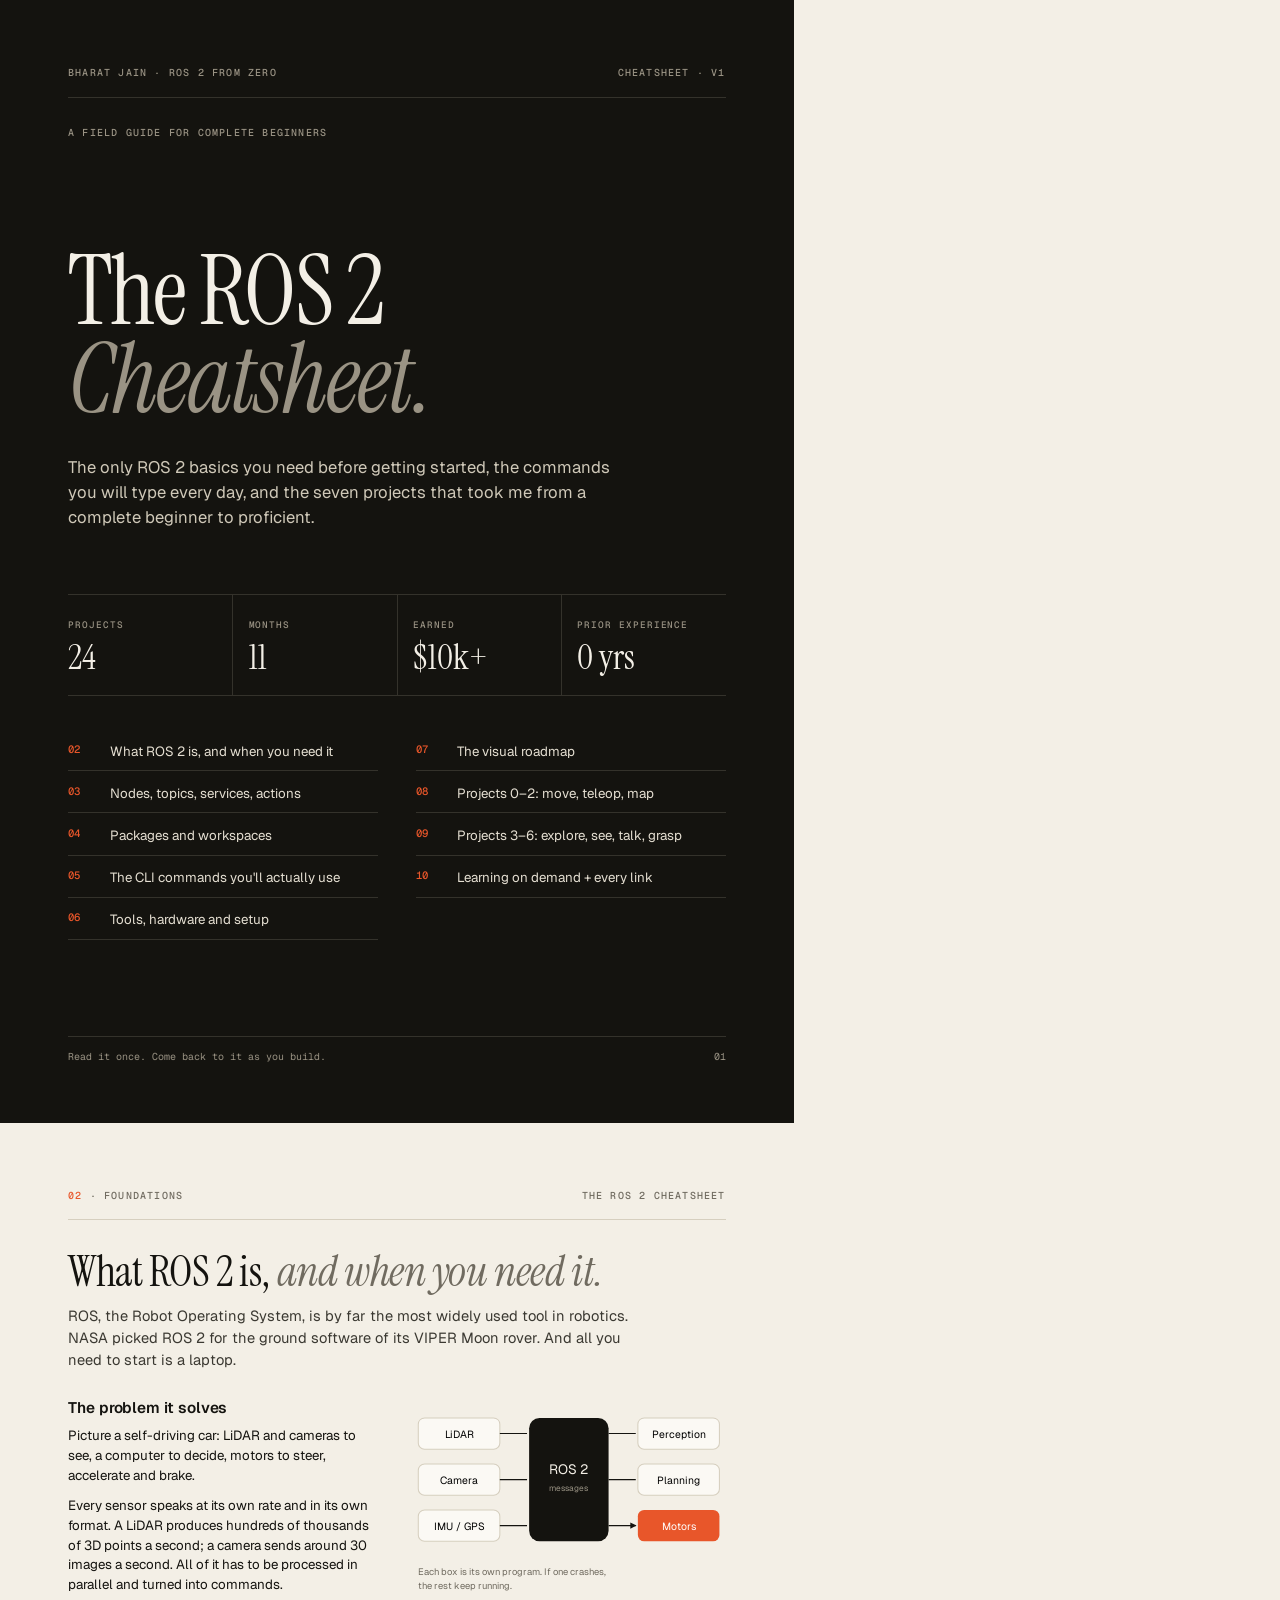
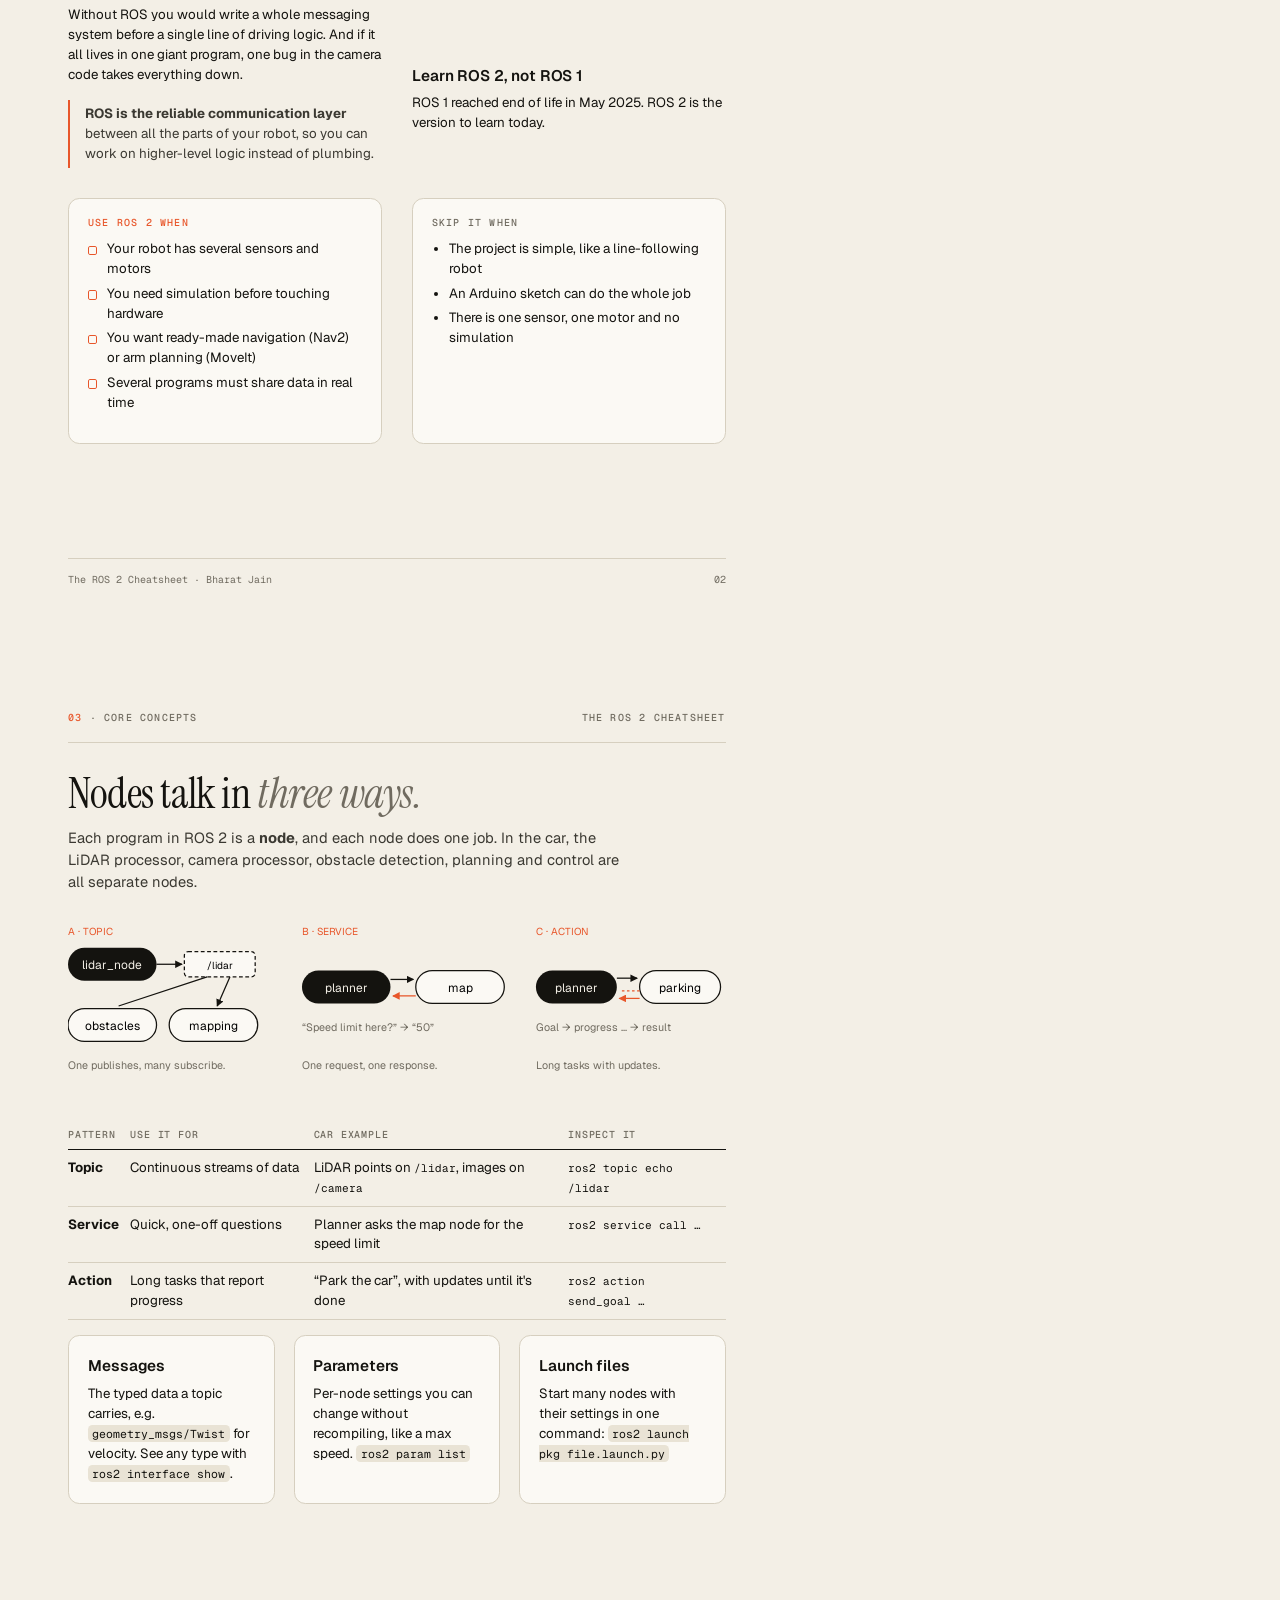
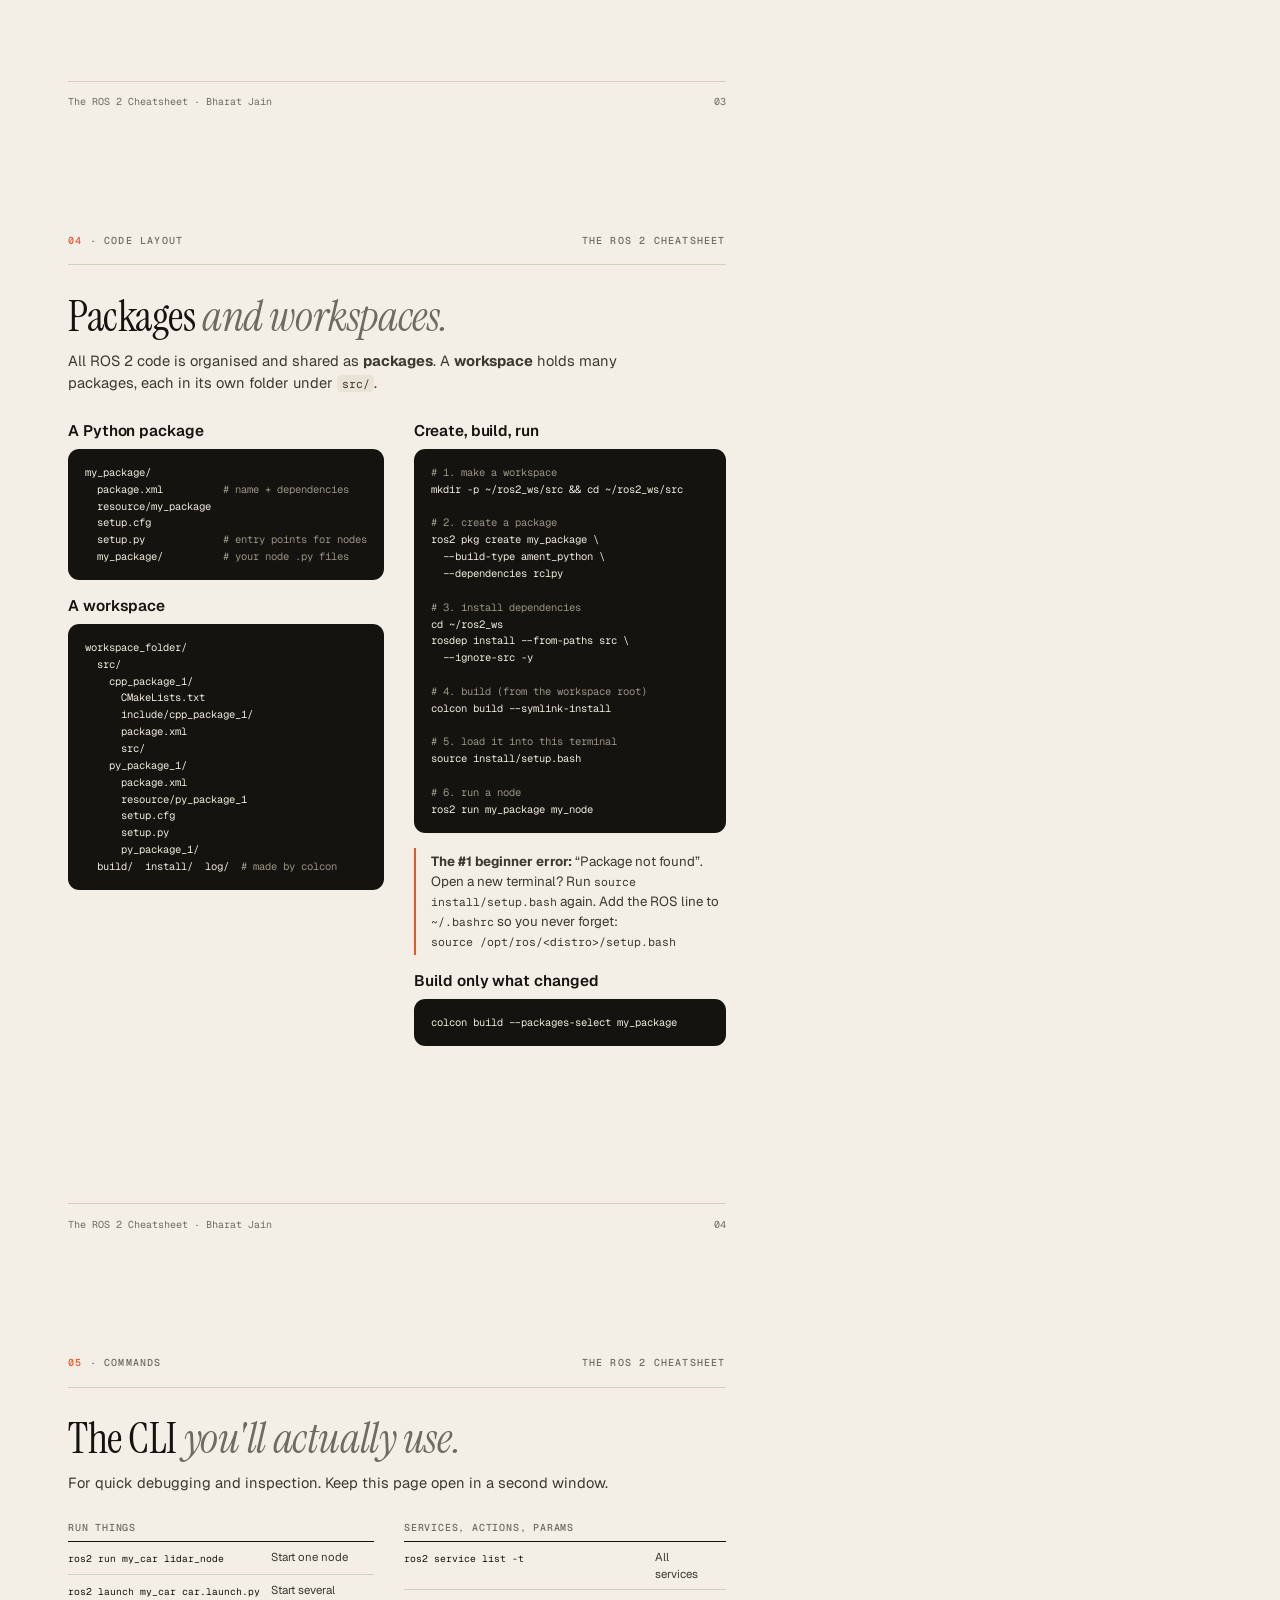
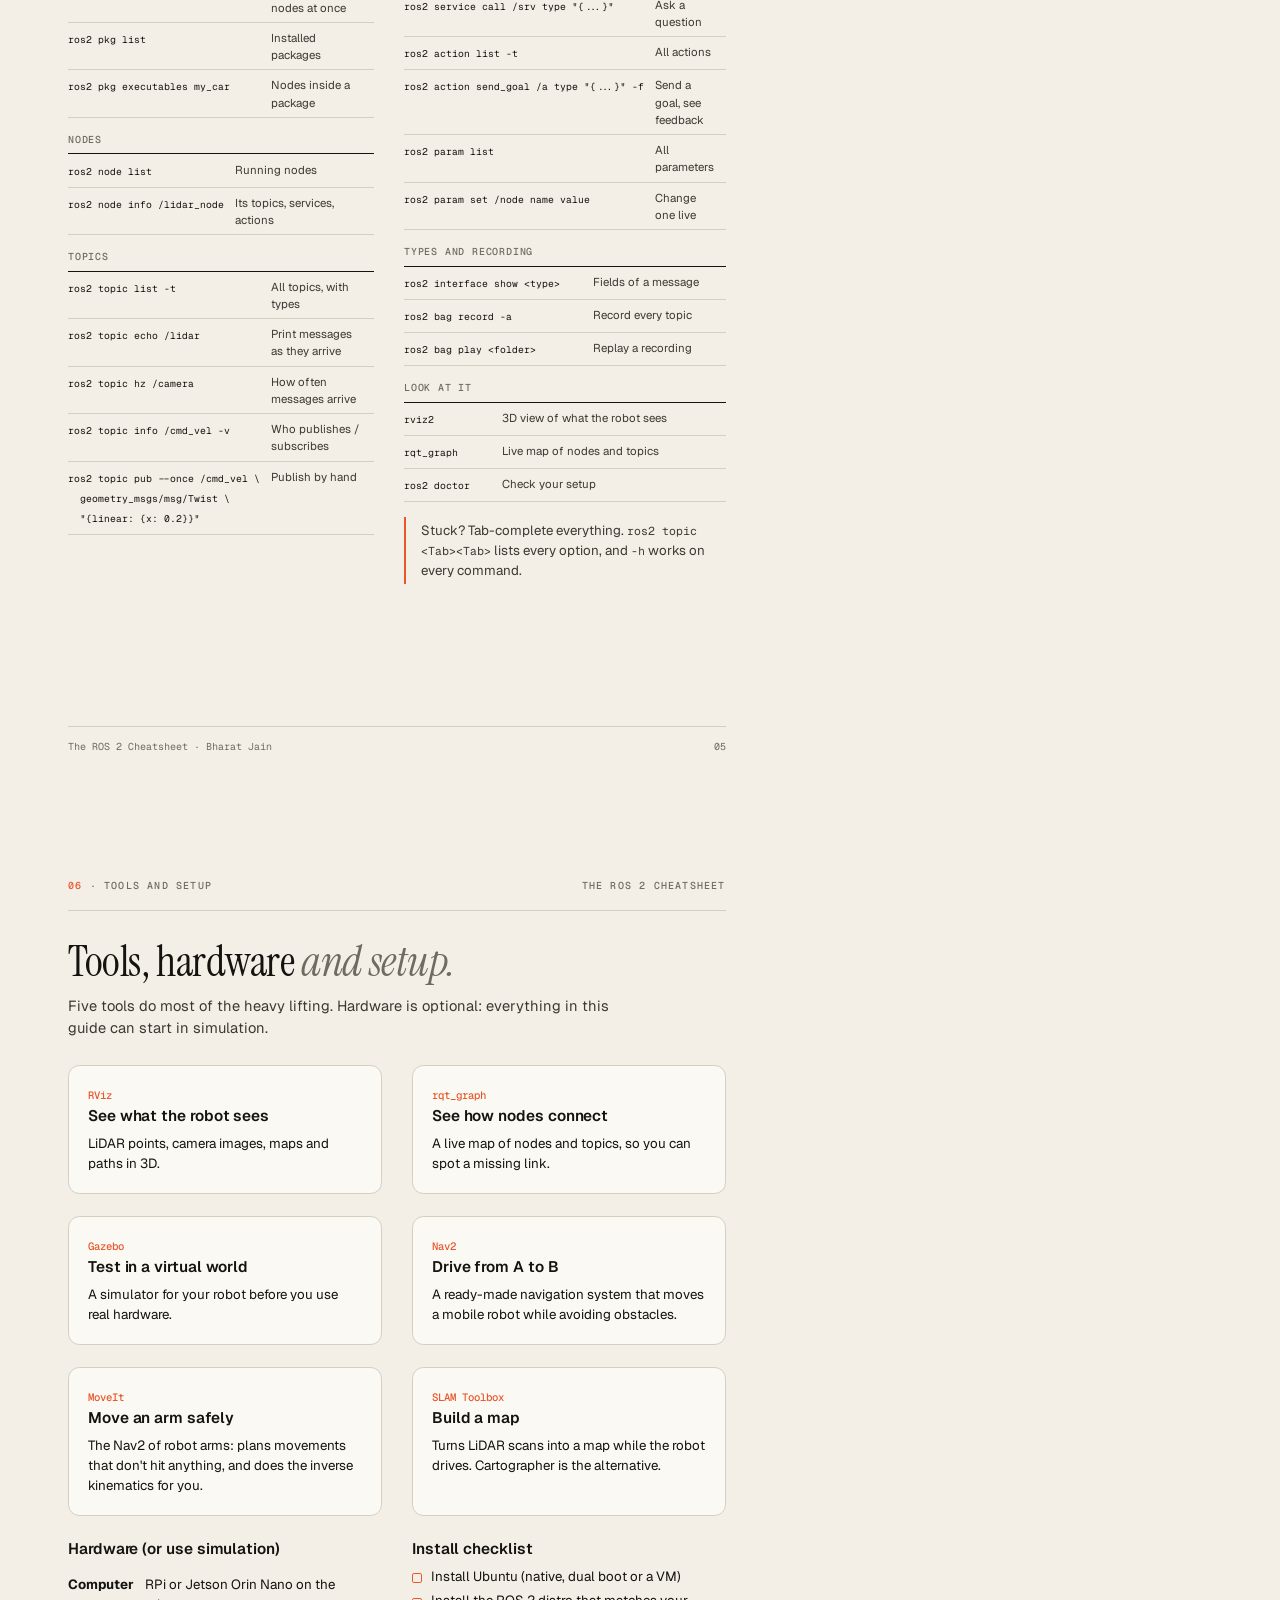
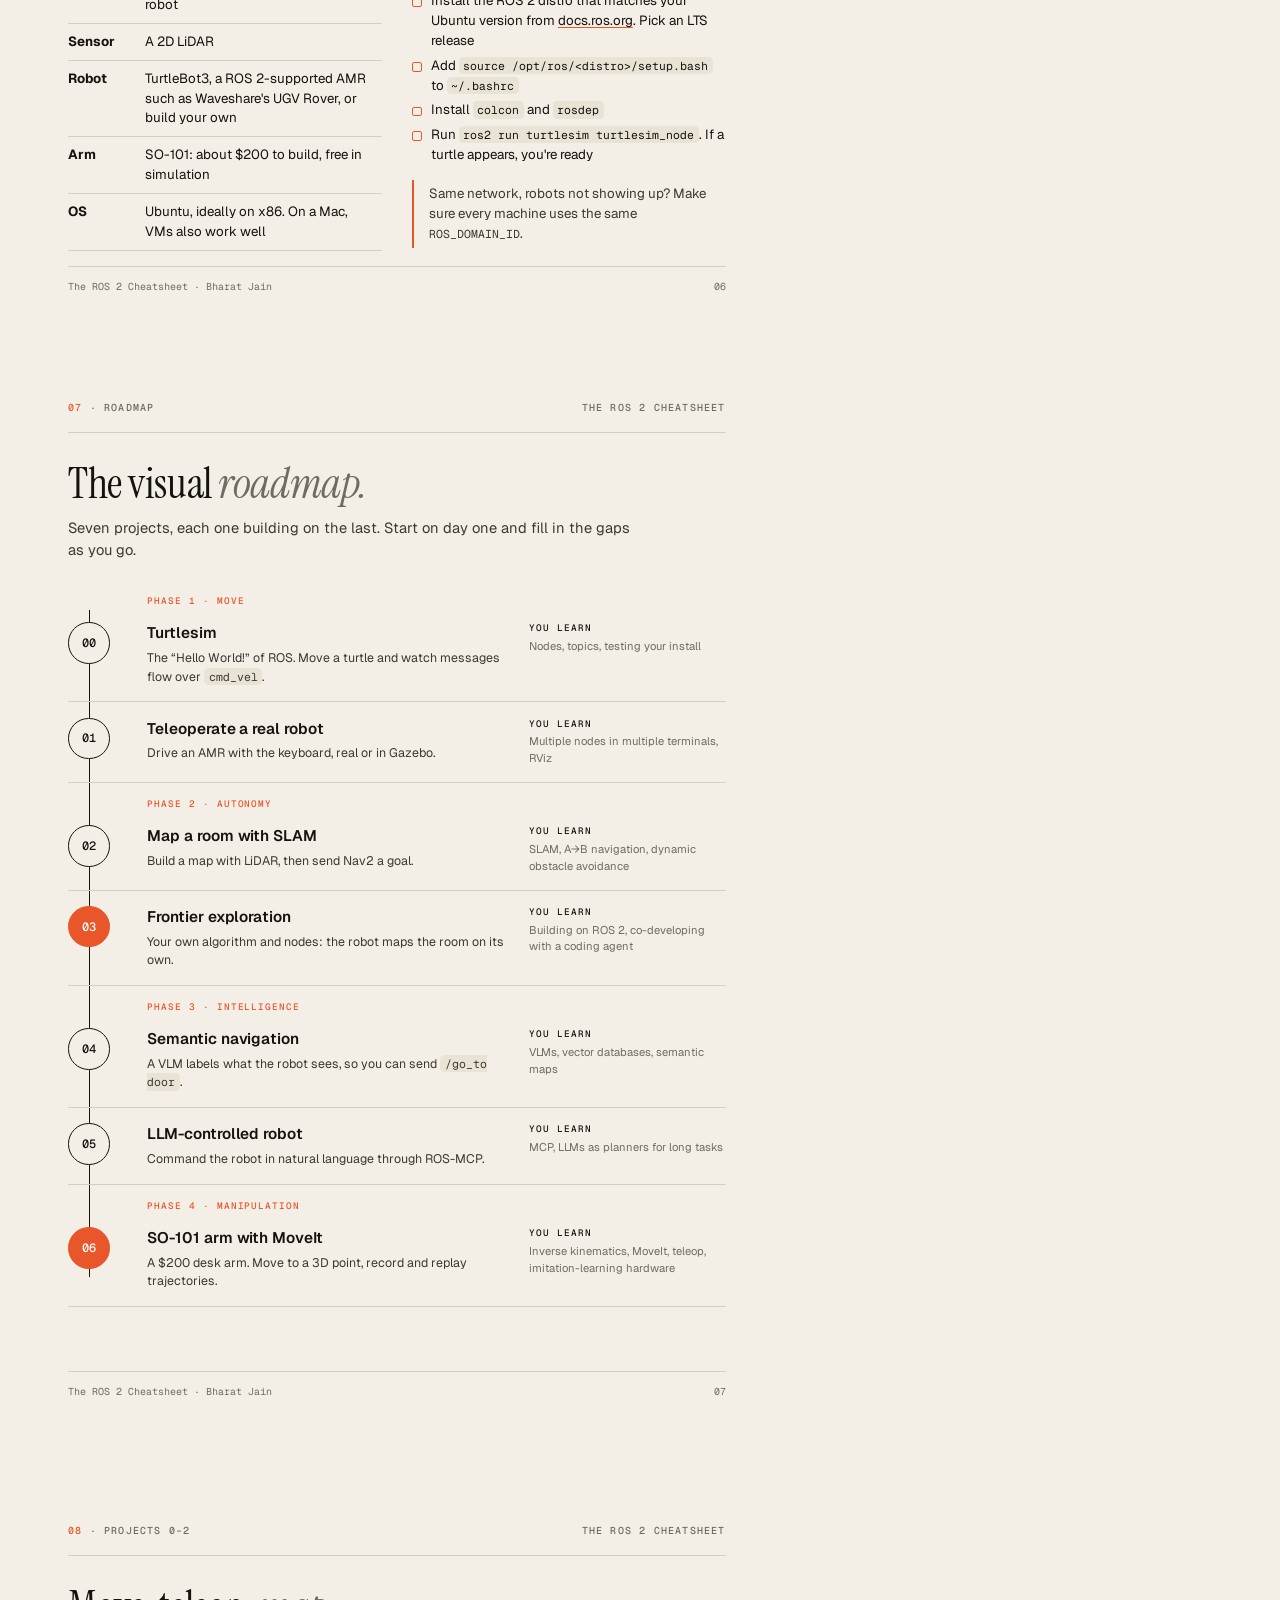
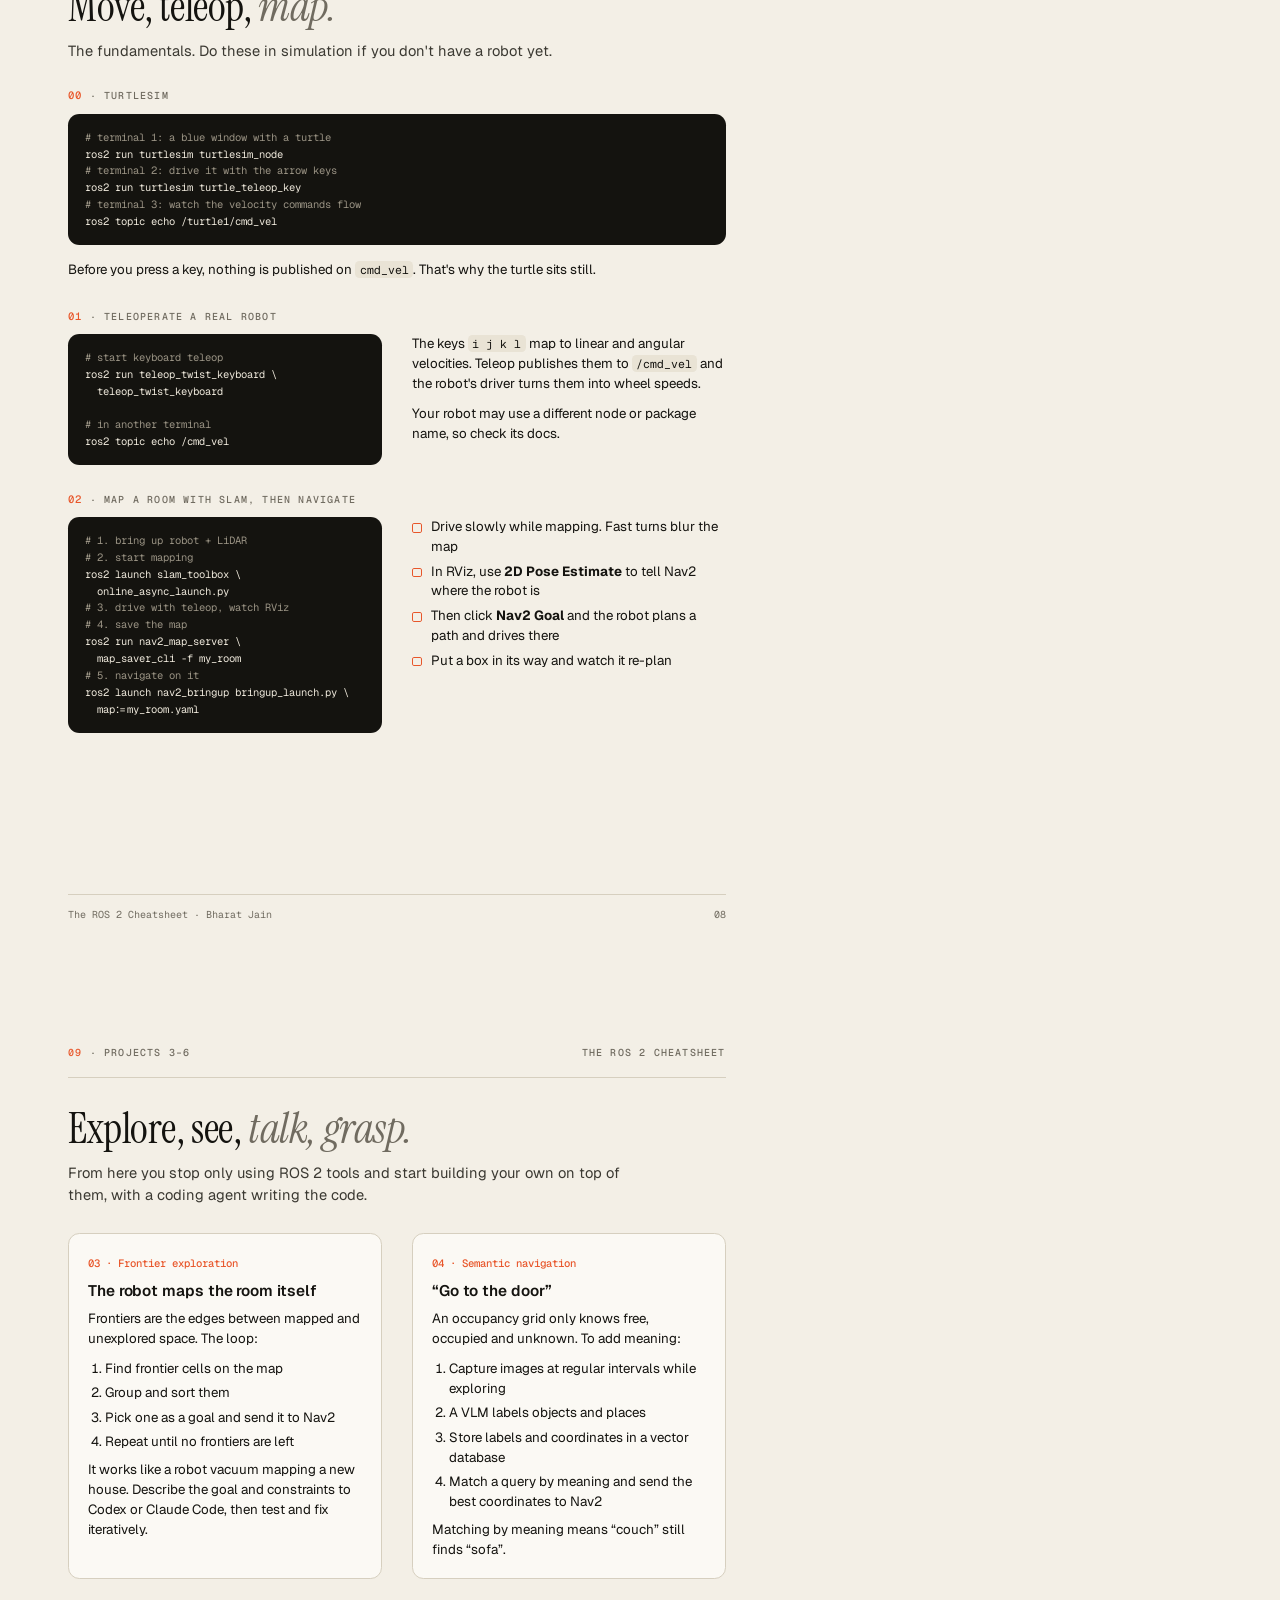
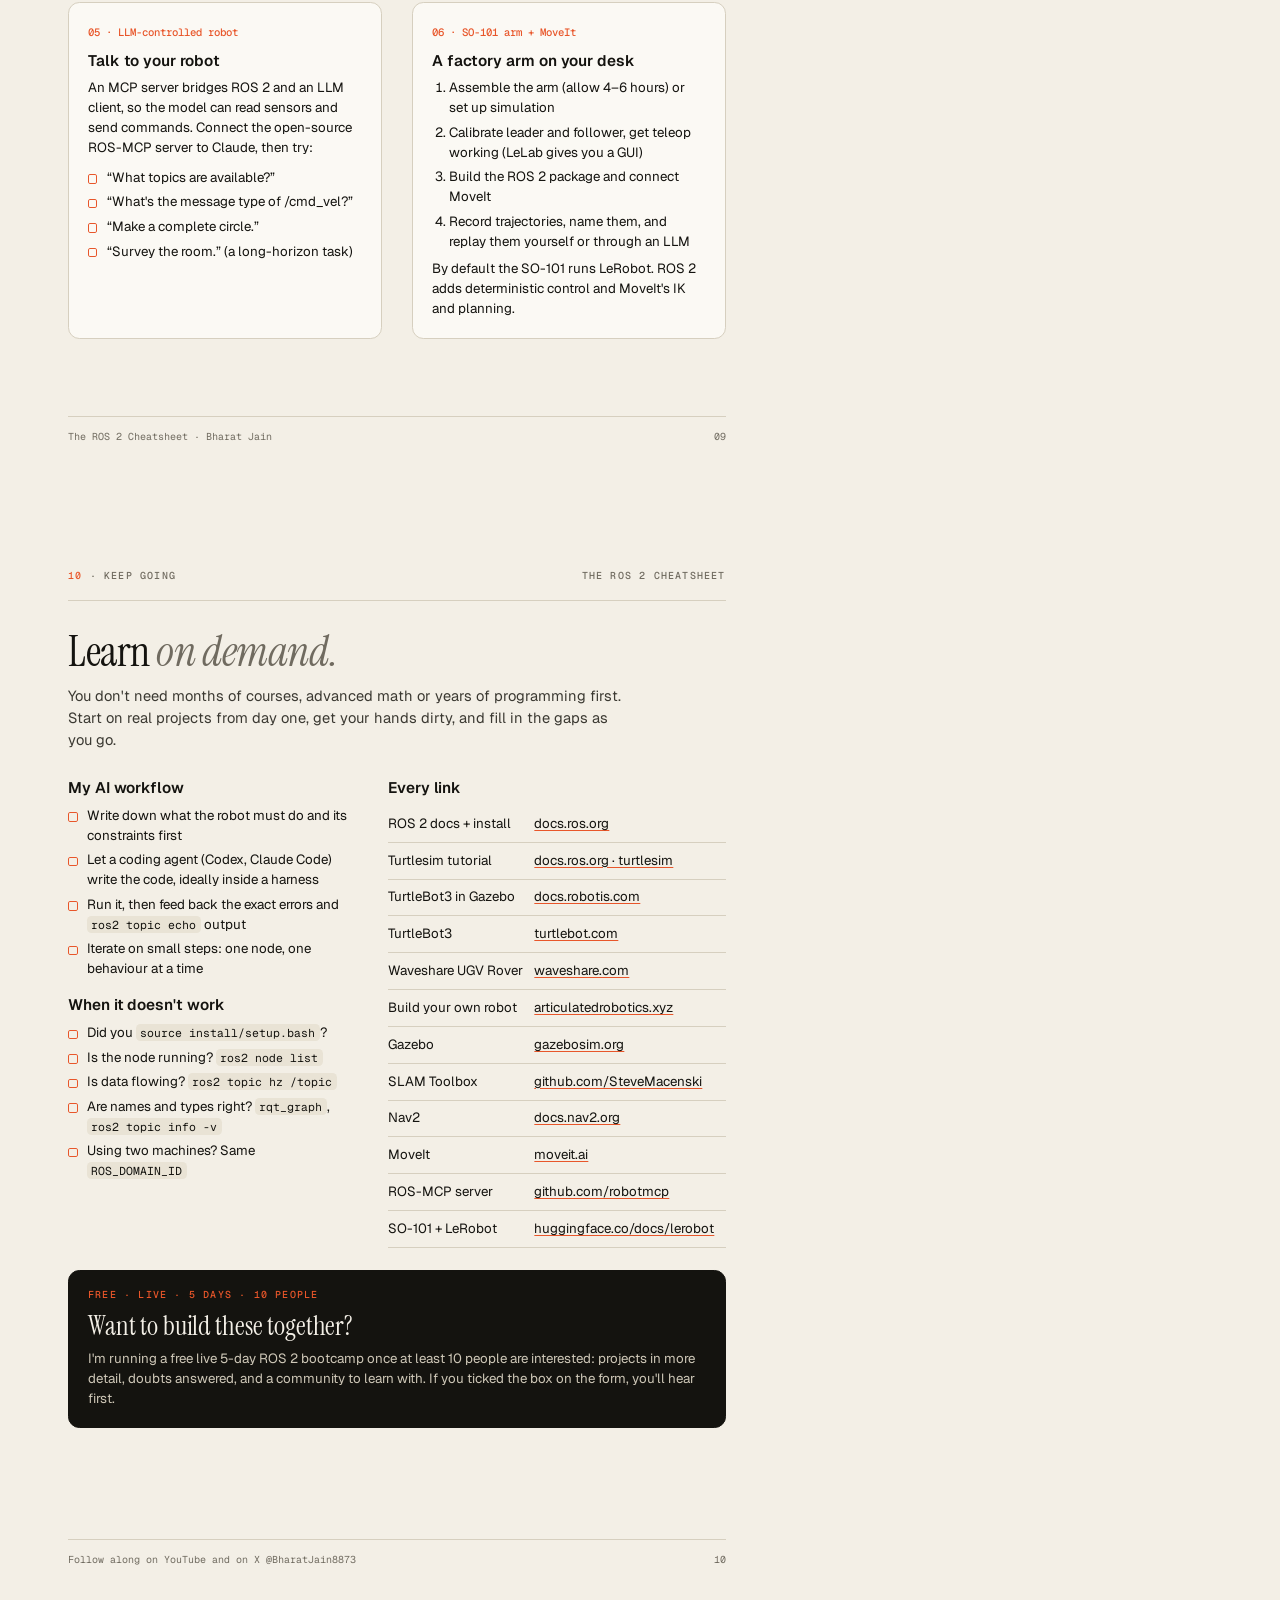
==== cheatsheet/cheatsheet.html @ 0009a1ba "Add the 10-page ROS 2 cheatsheet PDF and its HTML source Co-Authored-By: Claude Opus 5.5 (1M context" ====
<!doctype html>
<html lang="en">
<head>
<meta charset="utf-8">
<title>The ROS 2 Cheatsheet · Bharat Jain</title>
<link rel="preconnect" href="https://fonts.googleapis.com">
<link rel="preconnect" href="https://fonts.gstatic.com" crossorigin>
<link href="https://fonts.googleapis.com/css2?family=Geist:wght@400;500;600&family=Geist+Mono:wght@400;500&family=Instrument+Serif:ital@0;1&display=block" rel="stylesheet">
<style>
  @page { size: A4; margin: 0; }
  :root {
    --paper: #f3efe6; --paper-2: #e9e3d5; --card: #fbf9f4; --ink: #14130f; --ink-2: #3b3932;
    --muted: #706b60; --rule: #d6cfbf; --accent: #e8562a;
    --serif: "Instrument Serif", Georgia, serif; --sans: "Geist", system-ui, sans-serif; --mono: "Geist Mono", Menlo, monospace;
  }
  * { box-sizing: border-box; }
  html, body { margin: 0; background: var(--paper); color: var(--ink); font: 400 10pt/1.5 var(--sans); -webkit-print-color-adjust: exact; print-color-adjust: exact; }
  .page { width: 210mm; height: 297mm; padding: 18mm 18mm 16mm; position: relative; overflow: hidden; break-after: page; display: flex; flex-direction: column; }
  .page:last-child { break-after: auto; }
  .head { display: flex; justify-content: space-between; font: 500 7.5pt/1 var(--mono); letter-spacing: .12em; text-transform: uppercase; color: var(--muted); padding-bottom: 5mm; border-bottom: 1px solid var(--rule); margin-bottom: 8mm; }
  .head b { color: var(--accent); font-weight: 500; }
  .foot { margin-top: auto; display: flex; justify-content: space-between; font: 400 7.5pt/1 var(--mono); color: var(--muted); padding-top: 4mm; border-top: 1px solid var(--rule); }
  h1, h2, h3 { margin: 0; font-weight: 400; }
  h2 { font-family: var(--serif); font-size: 32pt; line-height: 1; letter-spacing: -.01em; margin-bottom: 3mm; }
  h2 i { color: var(--muted); }
  h3 { font-size: 11.5pt; font-weight: 600; margin: 0 0 1.5mm; letter-spacing: -.005em; }
  p { margin: 0 0 2.6mm; }
  .lede { font-size: 11pt; color: var(--ink-2); max-width: 150mm; margin-bottom: 7mm; }
  .eyebrow { font: 500 7.5pt/1 var(--mono); letter-spacing: .12em; text-transform: uppercase; color: var(--muted); margin-bottom: 3mm; }
  .num { font: 500 8pt var(--mono); color: var(--accent); }
  a { color: var(--ink); text-decoration: underline; text-decoration-color: var(--accent); text-underline-offset: 2px; }
  code, .mono { font-family: var(--mono); font-size: 8.6pt; }
  p code, li code, td code { background: var(--paper-2); padding: .3mm 1.2mm; border-radius: 1.2mm; }
  pre { margin: 0 0 4mm; padding: 4mm 4.5mm; background: var(--ink); color: #efe9dc; border-radius: 3mm; font: 400 7.9pt/1.6 var(--mono); white-space: pre; overflow: hidden; }
  pre .c { color: #9a9384; }
  pre .k { color: #ff8a5c; }
  .grid2 { display: grid; grid-template-columns: 1fr 1fr; gap: 6mm 8mm; }
  .grid3 { display: grid; grid-template-columns: repeat(3, 1fr); gap: 5mm; }
  .card { background: var(--card); border: 1px solid var(--rule); border-radius: 3mm; padding: 5mm; }
  .card p:last-child { margin-bottom: 0; }
  .note { border-left: 2px solid var(--accent); padding: 1mm 0 1mm 4mm; color: var(--ink-2); margin: 4mm 0; }
  table { width: 100%; border-collapse: collapse; margin-bottom: 4mm; }
  th { text-align: left; font: 500 7.5pt var(--mono); letter-spacing: .08em; text-transform: uppercase; color: var(--muted); padding: 0 3mm 2mm 0; border-bottom: 1px solid var(--ink); }
  td { padding: 2.1mm 3mm 2.1mm 0; border-bottom: 1px solid var(--rule); vertical-align: top; }
  td:first-child { white-space: nowrap; }
  td code { background: none; padding: 0; font-size: 8.3pt; }
  ul { margin: 0 0 3mm; padding-left: 4.5mm; }
  li { margin-bottom: 1.2mm; }
  .tick li { list-style: none; position: relative; }
  .tick { padding-left: 5mm; }
  .tick li::before { content: ""; position: absolute; left: -5mm; top: 1.7mm; width: 2mm; height: 2mm; border: 1.2px solid var(--accent); border-radius: .5mm; }
  .cli td { padding-top: 1.6mm; padding-bottom: 1.6mm; }
  .cli td code { font-size: 7.3pt; }
  .cli td:last-child { font-size: 8.6pt; color: var(--ink-2); }
  .split { grid-template-columns: .85fr 1.15fr; }
  .tag { display: inline-block; font: 500 7pt var(--mono); border: 1px solid var(--rule); border-radius: 10mm; padding: .8mm 2.4mm; margin: 0 1mm 1mm 0; color: var(--ink-2); }

  /* cover */
  .cover { background: var(--ink); color: var(--paper); }
  .cover .head, .cover .foot { border-color: #34322b; color: #9a9384; }
  .cover h1 { font-family: var(--serif); font-size: 72pt; line-height: .92; letter-spacing: -.02em; margin: 26mm 0 8mm; }
  .cover h1 i { color: #9a9384; }
  .cover .lede { color: #cfc8b8; font-size: 12.5pt; }
  .cover .stats { display: grid; grid-template-columns: repeat(4, 1fr); border-top: 1px solid #34322b; border-bottom: 1px solid #34322b; margin: 10mm 0; }
  .cover .stats div { padding: 5mm 4mm; border-left: 1px solid #34322b; }
  .cover .stats div:first-child { border-left: 0; padding-left: 0; }
  .cover .stats b { display: block; font: 400 26pt/1 var(--serif); color: var(--paper); margin-top: 2mm; }
  .cover .stats span { font: 500 7pt var(--mono); letter-spacing: .1em; text-transform: uppercase; color: #9a9384; }
  .toc { columns: 2; column-gap: 10mm; list-style: none; padding: 0; margin: 0; }
  .toc li { display: flex; gap: 4mm; padding: 2.2mm 0; border-bottom: 1px solid #34322b; break-inside: avoid; color: #e5dfd2; }
  .toc li span { font: 500 8pt var(--mono); color: var(--accent); width: 7mm; }

  /* diagrams */
  svg text { font-family: var(--sans); }
  .roadmap { position: relative; margin-top: 2mm; }
  .stop { display: grid; grid-template-columns: 16mm 1fr 52mm; gap: 5mm; padding: 4mm 0; border-bottom: 1px solid var(--rule); align-items: start; position: relative; }
  .stop .dot { width: 11mm; height: 11mm; border-radius: 50%; border: 1.5px solid var(--ink); display: grid; place-items: center; font: 500 9pt var(--mono); background: var(--paper); position: relative; z-index: 1; }
  .stop.hi .dot { background: var(--accent); border-color: var(--accent); color: #fff; }
  .roadmap::before { content: ""; position: absolute; left: 5.5mm; top: 8mm; bottom: 8mm; width: 1.5px; background: var(--ink); }
  .stop h3 { margin-bottom: 1mm; }
  .stop p { margin: 0; color: var(--ink-2); font-size: 9.3pt; }
  .stop .learn { font-size: 8.4pt; color: var(--muted); }
  .stop .learn b { display: block; font: 500 7pt var(--mono); letter-spacing: .1em; text-transform: uppercase; color: var(--ink); margin-bottom: 1mm; }
  .phase { font: 500 7pt var(--mono); letter-spacing: .1em; text-transform: uppercase; color: var(--accent); margin: 4mm 0 0 21mm; }
</style>
</head>
<body>

<!-- 1. COVER -->
<section class="page cover">
  <div class="head"><span>Bharat Jain · ROS 2 from zero</span><span>Cheatsheet · v1</span></div>
  <p class="eyebrow" style="color:#9a9384">A field guide for complete beginners</p>
  <h1>The ROS&nbsp;2<br><i>Cheatsheet.</i></h1>
  <p class="lede">The only ROS&nbsp;2 basics you need before getting started, the commands you will type every day, and the seven projects that took me from a complete beginner to proficient.</p>
  <div class="stats">
    <div><span>Projects</span><b>24</b></div>
    <div><span>Months</span><b>11</b></div>
    <div><span>Earned</span><b>$10k+</b></div>
    <div><span>Prior experience</span><b>0 yrs</b></div>
  </div>
  <ol class="toc">
    <li><span>02</span>What ROS&nbsp;2 is, and when you need it</li>
    <li><span>03</span>Nodes, topics, services, actions</li>
    <li><span>04</span>Packages and workspaces</li>
    <li><span>05</span>The CLI commands you'll actually use</li>
    <li><span>06</span>Tools, hardware and setup</li>
    <li><span>07</span>The visual roadmap</li>
    <li><span>08</span>Projects 0–2: move, teleop, map</li>
    <li><span>09</span>Projects 3–6: explore, see, talk, grasp</li>
    <li><span>10</span>Learning on demand + every link</li>
  </ol>
  <div class="foot"><span>Read it once. Come back to it as you build.</span><span>01</span></div>
</section>

<!-- 2. WHAT & WHEN -->
<section class="page">
  <div class="head"><span><b>02</b> · Foundations</span><span>The ROS 2 Cheatsheet</span></div>
  <h2>What ROS&nbsp;2 is, <i>and when you need it.</i></h2>
  <p class="lede">ROS, the Robot Operating System, is by far the most widely used tool in robotics. NASA picked ROS&nbsp;2 for the ground software of its VIPER Moon rover. And all you need to start is a laptop.</p>

  <div class="grid2">
    <div>
      <h3>The problem it solves</h3>
      <p>Picture a self-driving car: LiDAR and cameras to see, a computer to decide, motors to steer, accelerate and brake.</p>
      <p>Every sensor speaks at its own rate and in its own format. A LiDAR produces hundreds of thousands of 3D points a second; a camera sends around 30 images a second. All of it has to be processed in parallel and turned into commands.</p>
      <p>Without ROS you would write a whole messaging system before a single line of driving logic. And if it all lives in one giant program, one bug in the camera code takes everything down.</p>
      <div class="note"><b>ROS is the reliable communication layer</b> between all the parts of your robot, so you can work on higher-level logic instead of plumbing.</div>
    </div>
    <div>
      <svg viewBox="0 0 300 250" width="100%" aria-label="Sensors publish to ROS 2, which connects planning and actuators">
        <defs><marker id="a" viewBox="0 0 8 8" refX="7" refY="4" markerWidth="6" markerHeight="6" orient="auto"><path d="M0 0L8 4L0 8z" fill="#14130f"/></marker></defs>
        <g font-size="10">
          <rect x="6" y="20" width="78" height="30" rx="6" fill="#fbf9f4" stroke="#d6cfbf"/><text x="45" y="39" text-anchor="middle">LiDAR</text>
          <rect x="6" y="64" width="78" height="30" rx="6" fill="#fbf9f4" stroke="#d6cfbf"/><text x="45" y="83" text-anchor="middle">Camera</text>
          <rect x="6" y="108" width="78" height="30" rx="6" fill="#fbf9f4" stroke="#d6cfbf"/><text x="45" y="127" text-anchor="middle">IMU / GPS</text>
          <rect x="112" y="20" width="76" height="118" rx="10" fill="#14130f"/><text x="150" y="74" text-anchor="middle" fill="#f3efe6" font-size="13" font-family="Instrument Serif">ROS 2</text><text x="150" y="90" text-anchor="middle" fill="#9a9384" font-size="8">messages</text>
          <rect x="216" y="20" width="78" height="30" rx="6" fill="#fbf9f4" stroke="#d6cfbf"/><text x="255" y="39" text-anchor="middle">Perception</text>
          <rect x="216" y="64" width="78" height="30" rx="6" fill="#fbf9f4" stroke="#d6cfbf"/><text x="255" y="83" text-anchor="middle">Planning</text>
          <rect x="216" y="108" width="78" height="30" rx="6" fill="#e8562a"/><text x="255" y="127" text-anchor="middle" fill="#fff">Motors</text>
          <path d="M84 35H110M84 79H110M84 123H110M188 35H214M188 79H214M188 123H214" stroke="#14130f" marker-end="url(#a)"/>
          <text x="6" y="170" fill="#706b60" font-size="9">Each box is its own program. If one crashes,</text>
          <text x="6" y="184" fill="#706b60" font-size="9">the rest keep running.</text>
        </g>
      </svg>
      <h3>Learn ROS&nbsp;2, not ROS&nbsp;1</h3>
      <p>ROS&nbsp;1 reached end of life in May 2025. ROS&nbsp;2 is the version to learn today.</p>
    </div>
  </div>

  <div class="grid2" style="margin-top:4mm">
    <div class="card"><p class="eyebrow" style="color:var(--accent)">Use ROS 2 when</p>
      <ul class="tick"><li>Your robot has several sensors and motors</li><li>You need simulation before touching hardware</li><li>You want ready-made navigation (Nav2) or arm planning (MoveIt)</li><li>Several programs must share data in real time</li></ul></div>
    <div class="card"><p class="eyebrow">Skip it when</p>
      <ul><li>The project is simple, like a line-following robot</li><li>An Arduino sketch can do the whole job</li><li>There is one sensor, one motor and no simulation</li></ul></div>
  </div>
  <div class="foot"><span>The ROS 2 Cheatsheet · Bharat Jain</span><span>02</span></div>
</section>

<!-- 3. CORE CONCEPTS -->
<section class="page">
  <div class="head"><span><b>03</b> · Core concepts</span><span>The ROS 2 Cheatsheet</span></div>
  <h2>Nodes talk in <i>three ways.</i></h2>
  <p class="lede">Each program in ROS&nbsp;2 is a <b>node</b>, and each node does one job. In the car, the LiDAR processor, camera processor, obstacle detection, planning and control are all separate nodes.</p>

  <svg viewBox="0 0 520 150" width="100%" aria-label="Topics, services and actions between nodes" style="margin-bottom:5mm">
    <defs><marker id="b" viewBox="0 0 8 8" refX="7" refY="4" markerWidth="6" markerHeight="6" orient="auto"><path d="M0 0L8 4L0 8z" fill="#14130f"/></marker>
      <marker id="o" viewBox="0 0 8 8" refX="7" refY="4" markerWidth="6" markerHeight="6" orient="auto"><path d="M0 0L8 4L0 8z" fill="#e8562a"/></marker></defs>
    <g font-size="9.5">
      <!-- topic -->
      <text x="0" y="12" font-family="Geist Mono" font-size="8" fill="#e8562a">A · TOPIC</text>
      <rect x="0" y="22" width="70" height="26" rx="13" fill="#14130f"/><text x="35" y="39" text-anchor="middle" fill="#f3efe6">lidar_node</text>
      <rect x="92" y="25" width="56" height="20" rx="3" fill="#fbf9f4" stroke="#14130f" stroke-dasharray="3 2"/><text x="120" y="39" text-anchor="middle" font-family="Geist Mono" font-size="8">/lidar</text>
      <rect x="0" y="70" width="70" height="26" rx="13" fill="#fbf9f4" stroke="#14130f"/><text x="35" y="87" text-anchor="middle">obstacles</text>
      <rect x="80" y="70" width="70" height="26" rx="13" fill="#fbf9f4" stroke="#14130f"/><text x="115" y="87" text-anchor="middle">mapping</text>
      <path d="M70 35H90" stroke="#14130f" marker-end="url(#b)"/><path d="M110 45L40 68M128 45L118 68" stroke="#14130f" marker-end="url(#b)"/>
      <text x="0" y="118" fill="#706b60" font-size="8.5">One publishes, many subscribe.</text>
      <!-- service -->
      <text x="185" y="12" font-family="Geist Mono" font-size="8" fill="#e8562a">B · SERVICE</text>
      <rect x="185" y="40" width="70" height="26" rx="13" fill="#14130f"/><text x="220" y="57" text-anchor="middle" fill="#f3efe6">planner</text>
      <rect x="275" y="40" width="70" height="26" rx="13" fill="#fbf9f4" stroke="#14130f"/><text x="310" y="57" text-anchor="middle">map</text>
      <path d="M255 47H273" stroke="#14130f" marker-end="url(#b)"/><path d="M275 60H257" stroke="#e8562a" marker-end="url(#o)"/>
      <text x="185" y="88" fill="#706b60" font-size="8.5">“Speed limit here?” → “50”</text>
      <text x="185" y="118" fill="#706b60" font-size="8.5">One request, one response.</text>
      <!-- action -->
      <text x="370" y="12" font-family="Geist Mono" font-size="8" fill="#e8562a">C · ACTION</text>
      <rect x="370" y="40" width="64" height="26" rx="13" fill="#14130f"/><text x="402" y="57" text-anchor="middle" fill="#f3efe6">planner</text>
      <rect x="452" y="40" width="64" height="26" rx="13" fill="#fbf9f4" stroke="#14130f"/><text x="484" y="57" text-anchor="middle">parking</text>
      <path d="M434 46H450" stroke="#14130f" marker-end="url(#b)"/>
      <path d="M452 56H436" stroke="#e8562a" stroke-dasharray="2 2"/><path d="M452 62H436" stroke="#e8562a" marker-end="url(#o)"/>
      <text x="370" y="88" fill="#706b60" font-size="8.5">Goal → progress … → result</text>
      <text x="370" y="118" fill="#706b60" font-size="8.5">Long tasks with updates.</text>
    </g>
  </svg>

  <table>
    <tr><th>Pattern</th><th>Use it for</th><th>Car example</th><th>Inspect it</th></tr>
    <tr><td><b>Topic</b></td><td>Continuous streams of data</td><td>LiDAR points on <code>/lidar</code>, images on <code>/camera</code></td><td><code>ros2 topic echo /lidar</code></td></tr>
    <tr><td><b>Service</b></td><td>Quick, one-off questions</td><td>Planner asks the map node for the speed limit</td><td><code>ros2 service call …</code></td></tr>
    <tr><td><b>Action</b></td><td>Long tasks that report progress</td><td>“Park the car”, with updates until it's done</td><td><code>ros2 action send_goal …</code></td></tr>
  </table>

  <div class="grid3">
    <div class="card"><h3>Messages</h3><p>The typed data a topic carries, e.g. <code>geometry_msgs/Twist</code> for velocity. See any type with <code>ros2 interface show</code>.</p></div>
    <div class="card"><h3>Parameters</h3><p>Per-node settings you can change without recompiling, like a max speed. <code>ros2 param list</code></p></div>
    <div class="card"><h3>Launch files</h3><p>Start many nodes with their settings in one command: <code>ros2 launch pkg file.launch.py</code></p></div>
  </div>
  <div class="foot"><span>The ROS 2 Cheatsheet · Bharat Jain</span><span>03</span></div>
</section>

<!-- 4. PACKAGES & WORKSPACES -->
<section class="page">
  <div class="head"><span><b>04</b> · Code layout</span><span>The ROS 2 Cheatsheet</span></div>
  <h2>Packages <i>and workspaces.</i></h2>
  <p class="lede">All ROS&nbsp;2 code is organised and shared as <b>packages</b>. A <b>workspace</b> holds many packages, each in its own folder under <code>src/</code>.</p>

  <div class="grid2 split">
    <div>
      <h3>A Python package</h3>
<pre>my_package/
  package.xml          <span class="c"># name + dependencies</span>
  resource/my_package
  setup.cfg
  setup.py             <span class="c"># entry points for nodes</span>
  my_package/          <span class="c"># your node .py files</span></pre>
      <h3>A workspace</h3>
<pre>workspace_folder/
  src/
    cpp_package_1/
      CMakeLists.txt
      include/cpp_package_1/
      package.xml
      src/
    py_package_1/
      package.xml
      resource/py_package_1
      setup.cfg
      setup.py
      py_package_1/
  build/  install/  log/  <span class="c"># made by colcon</span></pre>
    </div>
    <div>
      <h3>Create, build, run</h3>
<pre><span class="c"># 1. make a workspace</span>
mkdir -p ~/ros2_ws/src && cd ~/ros2_ws/src

<span class="c"># 2. create a package</span>
ros2 pkg create my_package \
  --build-type ament_python \
  --dependencies rclpy

<span class="c"># 3. install dependencies</span>
cd ~/ros2_ws
rosdep install --from-paths src \
  --ignore-src -y

<span class="c"># 4. build (from the workspace root)</span>
colcon build --symlink-install

<span class="c"># 5. load it into this terminal</span>
source install/setup.bash

<span class="c"># 6. run a node</span>
ros2 run my_package my_node</pre>
      <div class="note"><b>The #1 beginner error:</b> “Package not found”. Open a new terminal? Run <code>source install/setup.bash</code> again. Add the ROS line to <code>~/.bashrc</code> so you never forget:<br><code>source /opt/ros/&lt;distro&gt;/setup.bash</code></div>
      <h3>Build only what changed</h3>
<pre>colcon build --packages-select my_package</pre>
    </div>
  </div>
  <div class="foot"><span>The ROS 2 Cheatsheet · Bharat Jain</span><span>04</span></div>
</section>

<!-- 5. CLI -->
<section class="page cli">
  <div class="head"><span><b>05</b> · Commands</span><span>The ROS 2 Cheatsheet</span></div>
  <h2>The CLI <i>you'll actually use.</i></h2>
  <p class="lede">For quick debugging and inspection. Keep this page open in a second window.</p>
  <div class="grid2" style="gap:0 8mm">
    <div>
      <table>
        <tr><th colspan="2">Run things</th></tr>
        <tr><td><code>ros2 run my_car lidar_node</code></td><td>Start one node</td></tr>
        <tr><td><code>ros2 launch my_car car.launch.py</code></td><td>Start several nodes at once</td></tr>
        <tr><td><code>ros2 pkg list</code></td><td>Installed packages</td></tr>
        <tr><td><code>ros2 pkg executables my_car</code></td><td>Nodes inside a package</td></tr>
      </table>
      <table>
        <tr><th colspan="2">Nodes</th></tr>
        <tr><td><code>ros2 node list</code></td><td>Running nodes</td></tr>
        <tr><td><code>ros2 node info /lidar_node</code></td><td>Its topics, services, actions</td></tr>
      </table>
      <table>
        <tr><th colspan="2">Topics</th></tr>
        <tr><td><code>ros2 topic list -t</code></td><td>All topics, with types</td></tr>
        <tr><td><code>ros2 topic echo /lidar</code></td><td>Print messages as they arrive</td></tr>
        <tr><td><code>ros2 topic hz /camera</code></td><td>How often messages arrive</td></tr>
        <tr><td><code>ros2 topic info /cmd_vel -v</code></td><td>Who publishes / subscribes</td></tr>
        <tr><td><code>ros2 topic pub --once /cmd_vel \</code><br><code>&nbsp;&nbsp;geometry_msgs/msg/Twist \</code><br><code>&nbsp;&nbsp;"{linear: {x: 0.2}}"</code></td><td>Publish by hand</td></tr>
      </table>
    </div>
    <div>
      <table>
        <tr><th colspan="2">Services, actions, params</th></tr>
        <tr><td><code>ros2 service list -t</code></td><td>All services</td></tr>
        <tr><td><code>ros2 service call /srv type "{...}"</code></td><td>Ask a question</td></tr>
        <tr><td><code>ros2 action list -t</code></td><td>All actions</td></tr>
        <tr><td><code>ros2 action send_goal /a type "{...}" -f</code></td><td>Send a goal, see feedback</td></tr>
        <tr><td><code>ros2 param list</code></td><td>All parameters</td></tr>
        <tr><td><code>ros2 param set /node name value</code></td><td>Change one live</td></tr>
      </table>
      <table>
        <tr><th colspan="2">Types and recording</th></tr>
        <tr><td><code>ros2 interface show &lt;type&gt;</code></td><td>Fields of a message</td></tr>
        <tr><td><code>ros2 bag record -a</code></td><td>Record every topic</td></tr>
        <tr><td><code>ros2 bag play &lt;folder&gt;</code></td><td>Replay a recording</td></tr>
      </table>
      <table>
        <tr><th colspan="2">Look at it</th></tr>
        <tr><td><code>rviz2</code></td><td>3D view of what the robot sees</td></tr>
        <tr><td><code>rqt_graph</code></td><td>Live map of nodes and topics</td></tr>
        <tr><td><code>ros2 doctor</code></td><td>Check your setup</td></tr>
      </table>
      <div class="note">Stuck? Tab-complete everything. <code>ros2 topic &lt;Tab&gt;&lt;Tab&gt;</code> lists every option, and <code>-h</code> works on every command.</div>
    </div>
  </div>
  <div class="foot"><span>The ROS 2 Cheatsheet · Bharat Jain</span><span>05</span></div>
</section>

<!-- 6. TOOLS & HARDWARE -->
<section class="page">
  <div class="head"><span><b>06</b> · Tools and setup</span><span>The ROS 2 Cheatsheet</span></div>
  <h2>Tools, hardware <i>and setup.</i></h2>
  <p class="lede">Five tools do most of the heavy lifting. Hardware is optional: everything in this guide can start in simulation.</p>
  <div class="grid2" style="margin-bottom:6mm">
    <div class="card"><span class="num">RViz</span><h3>See what the robot sees</h3><p>LiDAR points, camera images, maps and paths in 3D.</p></div>
    <div class="card"><span class="num">rqt_graph</span><h3>See how nodes connect</h3><p>A live map of nodes and topics, so you can spot a missing link.</p></div>
    <div class="card"><span class="num">Gazebo</span><h3>Test in a virtual world</h3><p>A simulator for your robot before you use real hardware.</p></div>
    <div class="card"><span class="num">Nav2</span><h3>Drive from A to B</h3><p>A ready-made navigation system that moves a mobile robot while avoiding obstacles.</p></div>
    <div class="card"><span class="num">MoveIt</span><h3>Move an arm safely</h3><p>The Nav2 of robot arms: plans movements that don't hit anything, and does the inverse kinematics for you.</p></div>
    <div class="card"><span class="num">SLAM Toolbox</span><h3>Build a map</h3><p>Turns LiDAR scans into a map while the robot drives. Cartographer is the alternative.</p></div>
  </div>
  <div class="grid2">
    <div>
      <h3>Hardware (or use simulation)</h3>
      <table>
        <tr><td><b>Computer</b></td><td>RPi or Jetson Orin Nano on the robot</td></tr>
        <tr><td><b>Sensor</b></td><td>A 2D LiDAR</td></tr>
        <tr><td><b>Robot</b></td><td>TurtleBot3, a ROS&nbsp;2-supported AMR such as Waveshare's UGV Rover, or build your own</td></tr>
        <tr><td><b>Arm</b></td><td>SO-101: about $200 to build, free in simulation</td></tr>
        <tr><td><b>OS</b></td><td>Ubuntu, ideally on x86. On a Mac, VMs also work well</td></tr>
      </table>
    </div>
    <div>
      <h3>Install checklist</h3>
      <ul class="tick">
        <li>Install Ubuntu (native, dual boot or a VM)</li>
        <li>Install the ROS&nbsp;2 distro that matches your Ubuntu version from <a href="https://docs.ros.org">docs.ros.org</a>. Pick an LTS release</li>
        <li>Add <code>source /opt/ros/&lt;distro&gt;/setup.bash</code> to <code>~/.bashrc</code></li>
        <li>Install <code>colcon</code> and <code>rosdep</code></li>
        <li>Run <code>ros2 run turtlesim turtlesim_node</code>. If a turtle appears, you're ready</li>
      </ul>
      <div class="note">Same network, robots not showing up? Make sure every machine uses the same <code>ROS_DOMAIN_ID</code>.</div>
    </div>
  </div>
  <div class="foot"><span>The ROS 2 Cheatsheet · Bharat Jain</span><span>06</span></div>
</section>

<!-- 7. ROADMAP -->
<section class="page">
  <div class="head"><span><b>07</b> · Roadmap</span><span>The ROS 2 Cheatsheet</span></div>
  <h2>The visual <i>roadmap.</i></h2>
  <p class="lede" style="margin-bottom:3mm">Seven projects, each one building on the last. Start on day one and fill in the gaps as you go.</p>
  <div class="roadmap">
    <p class="phase">Phase 1 · Move</p>
    <div class="stop"><div class="dot">00</div><div><h3>Turtlesim</h3><p>The “Hello World!” of ROS. Move a turtle and watch messages flow over <code>cmd_vel</code>.</p></div><div class="learn"><b>You learn</b>Nodes, topics, testing your install</div></div>
    <div class="stop"><div class="dot">01</div><div><h3>Teleoperate a real robot</h3><p>Drive an AMR with the keyboard, real or in Gazebo.</p></div><div class="learn"><b>You learn</b>Multiple nodes in multiple terminals, RViz</div></div>
    <p class="phase">Phase 2 · Autonomy</p>
    <div class="stop"><div class="dot">02</div><div><h3>Map a room with SLAM</h3><p>Build a map with LiDAR, then send Nav2 a goal.</p></div><div class="learn"><b>You learn</b>SLAM, A→B navigation, dynamic obstacle avoidance</div></div>
    <div class="stop hi"><div class="dot">03</div><div><h3>Frontier exploration</h3><p>Your own algorithm and nodes: the robot maps the room on its own.</p></div><div class="learn"><b>You learn</b>Building on ROS&nbsp;2, co-developing with a coding agent</div></div>
    <p class="phase">Phase 3 · Intelligence</p>
    <div class="stop"><div class="dot">04</div><div><h3>Semantic navigation</h3><p>A VLM labels what the robot sees, so you can send <code>/go_to door</code>.</p></div><div class="learn"><b>You learn</b>VLMs, vector databases, semantic maps</div></div>
    <div class="stop"><div class="dot">05</div><div><h3>LLM-controlled robot</h3><p>Command the robot in natural language through ROS-MCP.</p></div><div class="learn"><b>You learn</b>MCP, LLMs as planners for long tasks</div></div>
    <p class="phase">Phase 4 · Manipulation</p>
    <div class="stop hi"><div class="dot">06</div><div><h3>SO-101 arm with MoveIt</h3><p>A $200 desk arm. Move to a 3D point, record and replay trajectories.</p></div><div class="learn"><b>You learn</b>Inverse kinematics, MoveIt, teleop, imitation-learning hardware</div></div>
  </div>
  <div class="foot"><span>The ROS 2 Cheatsheet · Bharat Jain</span><span>07</span></div>
</section>

<!-- 8. PROJECTS 0–2 -->
<section class="page">
  <div class="head"><span><b>08</b> · Projects 0–2</span><span>The ROS 2 Cheatsheet</span></div>
  <h2>Move, teleop, <i>map.</i></h2>
  <p class="lede">The fundamentals. Do these in simulation if you don't have a robot yet.</p>

  <p class="eyebrow"><span class="num">00</span> · Turtlesim</p>
<pre><span class="c"># terminal 1: a blue window with a turtle</span>
ros2 run turtlesim turtlesim_node
<span class="c"># terminal 2: drive it with the arrow keys</span>
ros2 run turtlesim turtle_teleop_key
<span class="c"># terminal 3: watch the velocity commands flow</span>
ros2 topic echo /turtle1/cmd_vel</pre>
  <p>Before you press a key, nothing is published on <code>cmd_vel</code>. That's why the turtle sits still.</p>

  <p class="eyebrow" style="margin-top:5mm"><span class="num">01</span> · Teleoperate a real robot</p>
  <div class="grid2">
<pre><span class="c"># start keyboard teleop</span>
ros2 run teleop_twist_keyboard \
  teleop_twist_keyboard

<span class="c"># in another terminal</span>
ros2 topic echo /cmd_vel</pre>
    <div><p>The keys <code>i j k l</code> map to linear and angular velocities. Teleop publishes them to <code>/cmd_vel</code> and the robot's driver turns them into wheel speeds.</p>
      <p>Your robot may use a different node or package name, so check its docs.</p></div>
  </div>

  <p class="eyebrow" style="margin-top:3mm"><span class="num">02</span> · Map a room with SLAM, then navigate</p>
  <div class="grid2">
<pre><span class="c"># 1. bring up robot + LiDAR</span>
<span class="c"># 2. start mapping</span>
ros2 launch slam_toolbox \
  online_async_launch.py
<span class="c"># 3. drive with teleop, watch RViz</span>
<span class="c"># 4. save the map</span>
ros2 run nav2_map_server \
  map_saver_cli -f my_room
<span class="c"># 5. navigate on it</span>
ros2 launch nav2_bringup bringup_launch.py \
  map:=my_room.yaml</pre>
    <div><ul class="tick"><li>Drive slowly while mapping. Fast turns blur the map</li><li>In RViz, use <b>2D Pose Estimate</b> to tell Nav2 where the robot is</li><li>Then click <b>Nav2 Goal</b> and the robot plans a path and drives there</li><li>Put a box in its way and watch it re-plan</li></ul></div>
  </div>
  <div class="foot"><span>The ROS 2 Cheatsheet · Bharat Jain</span><span>08</span></div>
</section>

<!-- 9. PROJECTS 3–6 -->
<section class="page">
  <div class="head"><span><b>09</b> · Projects 3–6</span><span>The ROS 2 Cheatsheet</span></div>
  <h2>Explore, see, <i>talk, grasp.</i></h2>
  <p class="lede">From here you stop only using ROS&nbsp;2 tools and start building your own on top of them, with a coding agent writing the code.</p>
  <div class="grid2">
    <div class="card"><span class="num">03 · Frontier exploration</span>
      <h3 style="margin-top:2mm">The robot maps the room itself</h3>
      <p>Frontiers are the edges between mapped and unexplored space. The loop:</p>
      <ol style="padding-left:4.5mm;margin:0 0 2mm"><li>Find frontier cells on the map</li><li>Group and sort them</li><li>Pick one as a goal and send it to Nav2</li><li>Repeat until no frontiers are left</li></ol>
      <p>It works like a robot vacuum mapping a new house. Describe the goal and constraints to Codex or Claude Code, then test and fix iteratively.</p></div>
    <div class="card"><span class="num">04 · Semantic navigation</span>
      <h3 style="margin-top:2mm">“Go to the door”</h3>
      <p>An occupancy grid only knows free, occupied and unknown. To add meaning:</p>
      <ol style="padding-left:4.5mm;margin:0 0 2mm"><li>Capture images at regular intervals while exploring</li><li>A VLM labels objects and places</li><li>Store labels and coordinates in a vector database</li><li>Match a query by meaning and send the best coordinates to Nav2</li></ol>
      <p>Matching by meaning means “couch” still finds “sofa”.</p></div>
    <div class="card"><span class="num">05 · LLM-controlled robot</span>
      <h3 style="margin-top:2mm">Talk to your robot</h3>
      <p>An MCP server bridges ROS&nbsp;2 and an LLM client, so the model can read sensors and send commands. Connect the open-source ROS-MCP server to Claude, then try:</p>
      <ul class="tick"><li>“What topics are available?”</li><li>“What's the message type of /cmd_vel?”</li><li>“Make a complete circle.”</li><li>“Survey the room.” (a long-horizon task)</li></ul></div>
    <div class="card"><span class="num">06 · SO-101 arm + MoveIt</span>
      <h3 style="margin-top:2mm">A factory arm on your desk</h3>
      <ol style="padding-left:4.5mm;margin:0 0 2mm"><li>Assemble the arm (allow 4–6 hours) or set up simulation</li><li>Calibrate leader and follower, get teleop working (LeLab gives you a GUI)</li><li>Build the ROS&nbsp;2 package and connect MoveIt</li><li>Record trajectories, name them, and replay them yourself or through an LLM</li></ol>
      <p>By default the SO-101 runs LeRobot. ROS&nbsp;2 adds deterministic control and MoveIt's IK and planning.</p></div>
  </div>
  <div class="foot"><span>The ROS 2 Cheatsheet · Bharat Jain</span><span>09</span></div>
</section>

<!-- 10. LEARNING ON DEMAND + LINKS -->
<section class="page">
  <div class="head"><span><b>10</b> · Keep going</span><span>The ROS 2 Cheatsheet</span></div>
  <h2>Learn <i>on demand.</i></h2>
  <p class="lede">You don't need months of courses, advanced math or years of programming first. Start on real projects from day one, get your hands dirty, and fill in the gaps as you go.</p>
  <div class="grid2">
    <div>
      <h3>My AI workflow</h3>
      <ul class="tick">
        <li>Write down what the robot must do and its constraints first</li>
        <li>Let a coding agent (Codex, Claude Code) write the code, ideally inside a harness</li>
        <li>Run it, then feed back the exact errors and <code>ros2 topic echo</code> output</li>
        <li>Iterate on small steps: one node, one behaviour at a time</li>
      </ul>
      <h3 style="margin-top:4mm">When it doesn't work</h3>
      <ul class="tick">
        <li>Did you <code>source install/setup.bash</code>?</li>
        <li>Is the node running? <code>ros2 node list</code></li>
        <li>Is data flowing? <code>ros2 topic hz /topic</code></li>
        <li>Are names and types right? <code>rqt_graph</code>, <code>ros2 topic info -v</code></li>
        <li>Using two machines? Same <code>ROS_DOMAIN_ID</code></li>
      </ul>
    </div>
    <div>
      <h3>Every link</h3>
      <table>
        <tr><td>ROS&nbsp;2 docs + install</td><td><a href="https://docs.ros.org">docs.ros.org</a></td></tr>
        <tr><td>Turtlesim tutorial</td><td><a href="https://docs.ros.org/en/foxy/Tutorials/Beginner-CLI-Tools/Introducing-Turtlesim/Introducing-Turtlesim.html">docs.ros.org · turtlesim</a></td></tr>
        <tr><td>TurtleBot3 in Gazebo</td><td><a href="https://docs.robotis.com/docs/systems/turtlebot3/simulation/gazebo_simulation">docs.robotis.com</a></td></tr>
        <tr><td>TurtleBot3</td><td><a href="https://www.turtlebot.com/turtlebot3/">turtlebot.com</a></td></tr>
        <tr><td>Waveshare UGV Rover</td><td><a href="https://www.waveshare.com/ugv-rover.htm">waveshare.com</a></td></tr>
        <tr><td>Build your own robot</td><td><a href="https://articulatedrobotics.xyz/tutorials/mobile-robot/project-overview/">articulatedrobotics.xyz</a></td></tr>
        <tr><td>Gazebo</td><td><a href="https://gazebosim.org">gazebosim.org</a></td></tr>
        <tr><td>SLAM Toolbox</td><td><a href="https://github.com/SteveMacenski/slam_toolbox">github.com/SteveMacenski</a></td></tr>
        <tr><td>Nav2</td><td><a href="https://docs.nav2.org">docs.nav2.org</a></td></tr>
        <tr><td>MoveIt</td><td><a href="https://moveit.ai">moveit.ai</a></td></tr>
        <tr><td>ROS-MCP server</td><td><a href="https://github.com/robotmcp/ros-mcp-server">github.com/robotmcp</a></td></tr>
        <tr><td>SO-101 + LeRobot</td><td><a href="https://huggingface.co/docs/lerobot/so101">huggingface.co/docs/lerobot</a></td></tr>
      </table>
    </div>
  </div>
  <div class="card" style="margin-top:2mm;background:var(--ink);color:var(--paper);border-color:var(--ink)">
    <p class="eyebrow" style="color:var(--accent)">Free · live · 5 days · 10 people</p>
    <h3 style="font:400 20pt/1.1 var(--serif);margin-bottom:2mm">Want to build these together?</h3>
    <p style="color:#cfc8b8;margin:0">I'm running a free live 5-day ROS&nbsp;2 bootcamp once at least 10 people are interested: projects in more detail, doubts answered, and a community to learn with. If you ticked the box on the form, you'll hear first.</p>
  </div>
  <div class="foot"><span>Follow along on YouTube and on X @BharatJain8873</span><span>10</span></div>
</section>

</body>
</html>
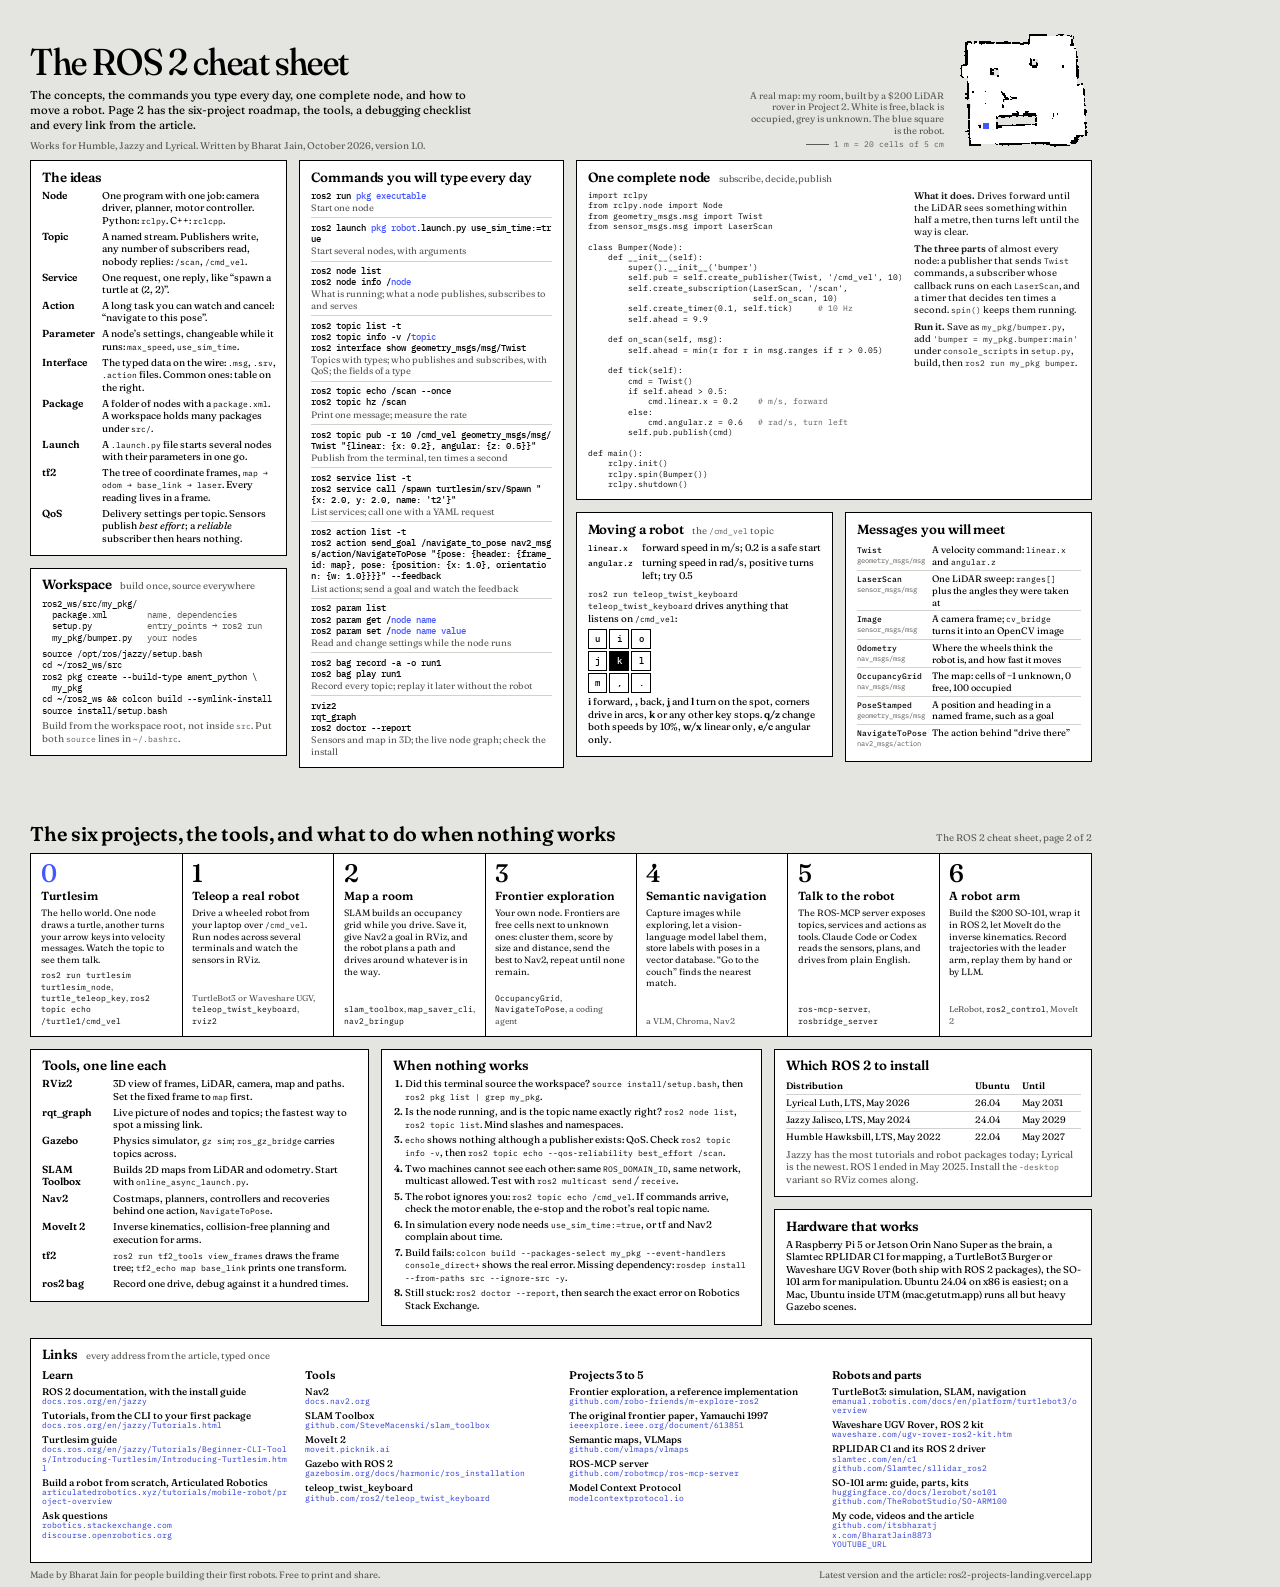
==== commit 19eff349: "Replace the cheat sheet with the two-page A4 version Two landscape pages instead of ten: the ideas, " ====
--- a/cheatsheet/cheatsheet.html
+++ b/cheatsheet/cheatsheet.html
@@ -2,510 +2,376 @@
 <html lang="en">
 <head>
 <meta charset="utf-8">
-<title>The ROS 2 Cheatsheet · Bharat Jain</title>
-<link rel="preconnect" href="https://fonts.googleapis.com">
-<link rel="preconnect" href="https://fonts.gstatic.com" crossorigin>
-<link href="https://fonts.googleapis.com/css2?family=Geist:wght@400;500;600&family=Geist+Mono:wght@400;500&family=Instrument+Serif:ital@0;1&display=block" rel="stylesheet">
+<title>The ROS 2 cheat sheet</title>
 <style>
-  @page { size: A4; margin: 0; }
-  :root {
-    --paper: #f3efe6; --paper-2: #e9e3d5; --card: #fbf9f4; --ink: #14130f; --ink-2: #3b3932;
-    --muted: #706b60; --rule: #d6cfbf; --accent: #e8562a;
-    --serif: "Instrument Serif", Georgia, serif; --sans: "Geist", system-ui, sans-serif; --mono: "Geist Mono", Menlo, monospace;
-  }
-  * { box-sizing: border-box; }
-  html, body { margin: 0; background: var(--paper); color: var(--ink); font: 400 10pt/1.5 var(--sans); -webkit-print-color-adjust: exact; print-color-adjust: exact; }
-  .page { width: 210mm; height: 297mm; padding: 18mm 18mm 16mm; position: relative; overflow: hidden; break-after: page; display: flex; flex-direction: column; }
-  .page:last-child { break-after: auto; }
-  .head { display: flex; justify-content: space-between; font: 500 7.5pt/1 var(--mono); letter-spacing: .12em; text-transform: uppercase; color: var(--muted); padding-bottom: 5mm; border-bottom: 1px solid var(--rule); margin-bottom: 8mm; }
-  .head b { color: var(--accent); font-weight: 500; }
-  .foot { margin-top: auto; display: flex; justify-content: space-between; font: 400 7.5pt/1 var(--mono); color: var(--muted); padding-top: 4mm; border-top: 1px solid var(--rule); }
-  h1, h2, h3 { margin: 0; font-weight: 400; }
-  h2 { font-family: var(--serif); font-size: 32pt; line-height: 1; letter-spacing: -.01em; margin-bottom: 3mm; }
-  h2 i { color: var(--muted); }
-  h3 { font-size: 11.5pt; font-weight: 600; margin: 0 0 1.5mm; letter-spacing: -.005em; }
-  p { margin: 0 0 2.6mm; }
-  .lede { font-size: 11pt; color: var(--ink-2); max-width: 150mm; margin-bottom: 7mm; }
-  .eyebrow { font: 500 7.5pt/1 var(--mono); letter-spacing: .12em; text-transform: uppercase; color: var(--muted); margin-bottom: 3mm; }
-  .num { font: 500 8pt var(--mono); color: var(--accent); }
-  a { color: var(--ink); text-decoration: underline; text-decoration-color: var(--accent); text-underline-offset: 2px; }
-  code, .mono { font-family: var(--mono); font-size: 8.6pt; }
-  p code, li code, td code { background: var(--paper-2); padding: .3mm 1.2mm; border-radius: 1.2mm; }
-  pre { margin: 0 0 4mm; padding: 4mm 4.5mm; background: var(--ink); color: #efe9dc; border-radius: 3mm; font: 400 7.9pt/1.6 var(--mono); white-space: pre; overflow: hidden; }
-  pre .c { color: #9a9384; }
-  pre .k { color: #ff8a5c; }
-  .grid2 { display: grid; grid-template-columns: 1fr 1fr; gap: 6mm 8mm; }
-  .grid3 { display: grid; grid-template-columns: repeat(3, 1fr); gap: 5mm; }
-  .card { background: var(--card); border: 1px solid var(--rule); border-radius: 3mm; padding: 5mm; }
-  .card p:last-child { margin-bottom: 0; }
-  .note { border-left: 2px solid var(--accent); padding: 1mm 0 1mm 4mm; color: var(--ink-2); margin: 4mm 0; }
-  table { width: 100%; border-collapse: collapse; margin-bottom: 4mm; }
-  th { text-align: left; font: 500 7.5pt var(--mono); letter-spacing: .08em; text-transform: uppercase; color: var(--muted); padding: 0 3mm 2mm 0; border-bottom: 1px solid var(--ink); }
-  td { padding: 2.1mm 3mm 2.1mm 0; border-bottom: 1px solid var(--rule); vertical-align: top; }
-  td:first-child { white-space: nowrap; }
-  td code { background: none; padding: 0; font-size: 8.3pt; }
-  ul { margin: 0 0 3mm; padding-left: 4.5mm; }
-  li { margin-bottom: 1.2mm; }
-  .tick li { list-style: none; position: relative; }
-  .tick { padding-left: 5mm; }
-  .tick li::before { content: ""; position: absolute; left: -5mm; top: 1.7mm; width: 2mm; height: 2mm; border: 1.2px solid var(--accent); border-radius: .5mm; }
-  .cli td { padding-top: 1.6mm; padding-bottom: 1.6mm; }
-  .cli td code { font-size: 7.3pt; }
-  .cli td:last-child { font-size: 8.6pt; color: var(--ink-2); }
-  .split { grid-template-columns: .85fr 1.15fr; }
-  .tag { display: inline-block; font: 500 7pt var(--mono); border: 1px solid var(--rule); border-radius: 10mm; padding: .8mm 2.4mm; margin: 0 1mm 1mm 0; color: var(--ink-2); }
-
-  /* cover */
-  .cover { background: var(--ink); color: var(--paper); }
-  .cover .head, .cover .foot { border-color: #34322b; color: #9a9384; }
-  .cover h1 { font-family: var(--serif); font-size: 72pt; line-height: .92; letter-spacing: -.02em; margin: 26mm 0 8mm; }
-  .cover h1 i { color: #9a9384; }
-  .cover .lede { color: #cfc8b8; font-size: 12.5pt; }
-  .cover .stats { display: grid; grid-template-columns: repeat(4, 1fr); border-top: 1px solid #34322b; border-bottom: 1px solid #34322b; margin: 10mm 0; }
-  .cover .stats div { padding: 5mm 4mm; border-left: 1px solid #34322b; }
-  .cover .stats div:first-child { border-left: 0; padding-left: 0; }
-  .cover .stats b { display: block; font: 400 26pt/1 var(--serif); color: var(--paper); margin-top: 2mm; }
-  .cover .stats span { font: 500 7pt var(--mono); letter-spacing: .1em; text-transform: uppercase; color: #9a9384; }
-  .toc { columns: 2; column-gap: 10mm; list-style: none; padding: 0; margin: 0; }
-  .toc li { display: flex; gap: 4mm; padding: 2.2mm 0; border-bottom: 1px solid #34322b; break-inside: avoid; color: #e5dfd2; }
-  .toc li span { font: 500 8pt var(--mono); color: var(--accent); width: 7mm; }
-
-  /* diagrams */
-  svg text { font-family: var(--sans); }
-  .roadmap { position: relative; margin-top: 2mm; }
-  .stop { display: grid; grid-template-columns: 16mm 1fr 52mm; gap: 5mm; padding: 4mm 0; border-bottom: 1px solid var(--rule); align-items: start; position: relative; }
-  .stop .dot { width: 11mm; height: 11mm; border-radius: 50%; border: 1.5px solid var(--ink); display: grid; place-items: center; font: 500 9pt var(--mono); background: var(--paper); position: relative; z-index: 1; }
-  .stop.hi .dot { background: var(--accent); border-color: var(--accent); color: #fff; }
-  .roadmap::before { content: ""; position: absolute; left: 5.5mm; top: 8mm; bottom: 8mm; width: 1.5px; background: var(--ink); }
-  .stop h3 { margin-bottom: 1mm; }
-  .stop p { margin: 0; color: var(--ink-2); font-size: 9.3pt; }
-  .stop .learn { font-size: 8.4pt; color: var(--muted); }
-  .stop .learn b { display: block; font: 500 7pt var(--mono); letter-spacing: .1em; text-transform: uppercase; color: var(--ink); margin-bottom: 1mm; }
-  .phase { font: 500 7pt var(--mono); letter-spacing: .1em; text-transform: uppercase; color: var(--accent); margin: 4mm 0 0 21mm; }
+@font-face{font-family:"Fraunces";src:url(../fonts/Fraunces.ttf) format("truetype");font-weight:100 900;font-style:normal;font-display:block}
+@font-face{font-family:"Fraunces";src:url(../fonts/Fraunces-Italic.ttf) format("truetype");font-weight:100 900;font-style:italic;font-display:block}
+@font-face{font-family:"Plex Mono";src:url(../fonts/IBMPlexMono-Regular.ttf) format("truetype");font-weight:400}
+@font-face{font-family:"Plex Mono";src:url(../fonts/IBMPlexMono-Medium.ttf) format("truetype");font-weight:500}
+@font-face{font-family:"Plex Mono";src:url(../fonts/IBMPlexMono-SemiBold.ttf) format("truetype");font-weight:600}
+
+:root{
+  --field:#e4e4e1;   /* unknown space */
+  --paper:#ffffff;   /* free space */
+  --ink:#000000;     /* occupied */
+  --mute:#5c5c58;
+  --rule:#d2d2cd;
+  --blue:#4556ff;    /* turtlesim's background colour, RGB 69 86 255 */
+  --blue-deep:#2d3bd1;
+}
+@page{size:A4 landscape;margin:0}
+*{box-sizing:border-box;margin:0;padding:0;min-width:0}
+html,body{background:var(--field)}
+body{font-family:"Fraunces",Georgia,serif;font-optical-sizing:auto;color:var(--ink);font-size:7.45pt;line-height:1.26;-webkit-font-smoothing:antialiased;font-feature-settings:"lnum" 1}
+.page{width:297mm;height:210mm;padding:8mm 8mm 6mm;position:relative;overflow:hidden;break-after:page;background:var(--field);display:flex;flex-direction:column}
+.page:last-child{break-after:auto}
+code,.mono,pre{font-family:"Plex Mono",ui-monospace,Menlo,monospace;font-size:6.3pt;line-height:1.33;font-weight:400}
+pre{white-space:pre;overflow:hidden}
+b,strong{font-weight:600}
+em{font-style:italic}
+.ph{color:var(--blue)}          /* a placeholder you replace */
+.c{color:var(--mute)}           /* comment / aside */
+a{color:var(--blue);text-decoration:none}
+
+/* ---- masthead: the one bold element is a real map ---- */
+.mast{display:grid;grid-template-columns:1fr auto;column-gap:8mm;align-items:end;height:32mm;margin-bottom:2.4mm}
+h1{font-size:28pt;line-height:.96;font-weight:500;letter-spacing:-.012em;font-variation-settings:"opsz" 144}
+.mast .intro{font-size:8.6pt;line-height:1.3;margin-top:2.2mm;font-variation-settings:"opsz" 11;max-width:118mm}
+.mast .meta{margin-top:1.6mm;font-size:7.3pt;color:var(--mute)}
+.mapbox{display:flex;align-items:flex-end;justify-content:flex-end;column-gap:3.2mm;height:32mm}
+.mapbox img{display:block;height:32mm;width:auto;image-rendering:pixelated;image-rendering:crisp-edges}
+.mapbox .cap{font-size:7pt;line-height:1.25;color:var(--mute);text-align:right;max-width:52mm;padding-bottom:.3mm}
+.mapbox .cap .scale{display:block;margin-top:1.1mm;font-family:"Plex Mono";font-size:5.8pt}
+.mapbox .cap .bar{display:inline-block;width:6.2mm;height:0;border-top:.5pt solid var(--mute);vertical-align:middle;margin-right:1.2mm;position:relative;top:-.15mm}
+
+/* ---- panels: white rooms on the grey field, walls 0.5pt ---- */
+.cols{display:grid;grid-template-columns:68mm 70mm 1fr;column-gap:3.2mm;align-items:start;flex:1 1 auto}
+.col{display:flex;flex-direction:column;row-gap:3.2mm}
+.panel{background:var(--paper);border:.5pt solid var(--ink);padding:2.2mm 2.8mm 2.6mm}
+.panel h2{font-size:10pt;line-height:1.1;font-weight:600;letter-spacing:-.005em;margin-bottom:1.5mm;font-variation-settings:"opsz" 14}
+.panel h2 small{font-weight:400;color:var(--mute);font-size:7.2pt;margin-left:1.4mm}
+.panel p{margin-bottom:1mm}
+.panel p:last-child{margin-bottom:0}
+
+.defs{display:grid;grid-template-columns:14mm 1fr;column-gap:1.8mm;row-gap:.95mm}
+.defs dt{font-weight:600;font-size:7.7pt;line-height:1.25}
+.defs dd{line-height:1.25}
+.defs code{font-size:6.3pt}
+
+/* command list */
+.cmd .r{padding:.95mm 0 1.05mm;border-bottom:.4pt solid var(--rule)}
+.cmd .r:first-child{padding-top:0}
+.cmd .r:last-child{border-bottom:0;padding-bottom:0}
+.cmd code{display:block;font-weight:500;font-size:6.4pt;line-height:1.3;word-break:break-all}
+.cmd .d{display:block;font-size:7pt;line-height:1.22;color:var(--mute);margin-top:.3mm}
+
+/* the node */
+.node{display:grid;grid-template-columns:1fr 44mm;column-gap:3.5mm}
+pre.code{font-size:6.2pt;line-height:1.25}
+pre.code .k{color:var(--mute)}
+.notes p{font-size:7.2pt;line-height:1.27;margin-bottom:1.2mm;color:#1c1c1a}
+pre.tree{font-size:6.4pt;line-height:1.34}
+
+/* twin panels under the node */
+.twin{display:grid;grid-template-columns:1.04fr 1fr;column-gap:3.2mm;align-items:start}
+.keys{display:grid;grid-template-columns:repeat(3,5.2mm);gap:.6mm;margin:1mm 0 1mm}
+.keys b{display:block;height:5.2mm;border:.5pt solid var(--ink);text-align:center;line-height:5mm;font-family:"Plex Mono";font-weight:500;font-size:7pt;background:var(--paper)}
+.keys b.k{background:var(--ink);color:#fff}
+.kv{display:grid;grid-template-columns:auto 1fr;column-gap:2.5mm;row-gap:.7mm;align-items:baseline}
+.kv code{font-weight:500}
+table{border-collapse:collapse;width:100%}
+td,th{text-align:left;vertical-align:top;padding:.55mm 1.5mm .55mm 0;border-bottom:.4pt solid var(--rule);font-size:7pt;line-height:1.24}
+th{font-weight:600}
+tr:last-child td{border-bottom:0}
+td code{font-size:6.2pt}
+.msgs td:first-child{white-space:nowrap}
+.msgs td:first-child code{font-weight:500}
+.msgs td:first-child small{display:block;font-family:"Plex Mono";font-size:5.6pt;color:var(--mute);line-height:1.3}
+
+/* ---- page 2 ---- */
+.head2{display:flex;justify-content:space-between;align-items:baseline;margin-bottom:2.6mm}
+.head2 h1{font-size:15pt;font-weight:600;letter-spacing:-.005em;font-variation-settings:"opsz" 36}
+.head2 .right{font-size:7.3pt;color:var(--mute)}
+.road{display:grid;grid-template-columns:repeat(7,1fr);border:.5pt solid var(--ink);background:var(--paper);margin-bottom:3.2mm}
+.road .step{padding:2.2mm 2.5mm 2.3mm;border-right:.5pt solid var(--ink);display:flex;flex-direction:column}
+.road .step:last-child{border-right:0}
+.road .n{font-size:19pt;line-height:.9;font-weight:500;font-variation-settings:"opsz" 72;margin-bottom:1.3mm}
+.road h3{font-size:8.8pt;line-height:1.12;font-weight:600;margin-bottom:1.1mm;font-variation-settings:"opsz" 11}
+.road p{font-size:6.9pt;line-height:1.27;color:#1c1c1a}
+.road .tools{margin-top:auto;padding-top:1.2mm;font-size:6.4pt;line-height:1.33;color:var(--mute)}
+.road .tools code{font-size:6pt;color:var(--ink)}
+.road .step.zero .n{color:var(--blue)}
+
+.grid3{display:grid;grid-template-columns:.98fr 1.1fr .92fr;column-gap:3.2mm;align-items:start;margin-bottom:3.2mm}
+ol.debug{padding-left:3.2mm}
+ol.debug li{margin-bottom:.85mm;line-height:1.25}
+ol.debug li::marker{font-weight:600}
+
+.links{display:grid;grid-template-columns:1fr 1fr 1fr 1fr;column-gap:4mm}
+.links h3{font-size:8.4pt;font-weight:600;margin:0 0 1mm}
+.links ul{list-style:none}
+.links li{margin-bottom:.9mm;line-height:1.18}
+.links li b{font-weight:500;font-size:7.3pt;display:block}
+.links li a{font-family:"Plex Mono";font-size:5.9pt;color:var(--blue-deep);word-break:break-all;display:block}
+.foot{margin-top:auto;padding-top:1.6mm;display:flex;justify-content:space-between;font-size:7pt;color:var(--mute)}
+.foot a{color:var(--mute)}
 </style>
 </head>
 <body>
 
-<!-- 1. COVER -->
-<section class="page cover">
-  <div class="head"><span>Bharat Jain · ROS 2 from zero</span><span>Cheatsheet · v1</span></div>
-  <p class="eyebrow" style="color:#9a9384">A field guide for complete beginners</p>
-  <h1>The ROS&nbsp;2<br><i>Cheatsheet.</i></h1>
-  <p class="lede">The only ROS&nbsp;2 basics you need before getting started, the commands you will type every day, and the seven projects that took me from a complete beginner to proficient.</p>
-  <div class="stats">
-    <div><span>Projects</span><b>24</b></div>
-    <div><span>Months</span><b>11</b></div>
-    <div><span>Earned</span><b>$10k+</b></div>
-    <div><span>Prior experience</span><b>0 yrs</b></div>
-  </div>
-  <ol class="toc">
-    <li><span>02</span>What ROS&nbsp;2 is, and when you need it</li>
-    <li><span>03</span>Nodes, topics, services, actions</li>
-    <li><span>04</span>Packages and workspaces</li>
-    <li><span>05</span>The CLI commands you'll actually use</li>
-    <li><span>06</span>Tools, hardware and setup</li>
-    <li><span>07</span>The visual roadmap</li>
-    <li><span>08</span>Projects 0–2: move, teleop, map</li>
-    <li><span>09</span>Projects 3–6: explore, see, talk, grasp</li>
-    <li><span>10</span>Learning on demand + every link</li>
-  </ol>
-  <div class="foot"><span>Read it once. Come back to it as you build.</span><span>01</span></div>
+<!-- ============================ PAGE 1 ============================ -->
+<section class="page">
+  <header class="mast">
+    <div>
+      <h1>The ROS 2 cheat sheet</h1>
+      <p class="intro">The concepts, the commands you type every day, one complete node, and how to move a robot. Page 2 has the six-project roadmap, the tools, a debugging checklist and every link from the article.</p>
+      <div class="meta">Works for Humble, Jazzy and Lyrical. Written by Bharat Jain, October 2026, version 1.0.</div>
+    </div>
+    <div class="mapbox" aria-hidden="true">
+      <div class="cap">A real map: my room, built by a $200 LiDAR rover in Project 2. White is free, black is occupied, grey is unknown. The blue square is the robot.<span class="scale"><span class="bar"></span>1 m = 20 cells of 5 cm</span></div>
+      <img src="../assets/room-map.png" alt="">
+    </div>
+  </header>
+
+  <div class="cols">
+    <!-- column 1 -->
+    <div class="col">
+      <div class="panel">
+        <h2>The ideas</h2>
+        <dl class="defs">
+          <dt>Node</dt><dd>One program with one job: camera driver, planner, motor controller. Python: <code>rclpy</code>. C++: <code>rclcpp</code>.</dd>
+          <dt>Topic</dt><dd>A named stream. Publishers write, any number of subscribers read, nobody replies: <code>/scan</code>, <code>/cmd_vel</code>.</dd>
+          <dt>Service</dt><dd>One request, one reply, like “spawn a turtle at (2,&nbsp;2)”.</dd>
+          <dt>Action</dt><dd>A long task you can watch and cancel: “navigate to this pose”.</dd>
+          <dt>Parameter</dt><dd>A node’s settings, changeable while it runs: <code>max_speed</code>, <code>use_sim_time</code>.</dd>
+          <dt>Interface</dt><dd>The typed data on the wire: <code>.msg</code>, <code>.srv</code>, <code>.action</code> files. Common ones: table on the right.</dd>
+          <dt>Package</dt><dd>A folder of nodes with a <code>package.xml</code>. A workspace holds many packages under <code>src/</code>.</dd>
+          <dt>Launch</dt><dd>A <code>.launch.py</code> file starts several nodes with their parameters in one go.</dd>
+          <dt>tf2</dt><dd>The tree of coordinate frames, <code>map → odom → base_link → laser</code>. Every reading lives in a frame.</dd>
+          <dt>QoS</dt><dd>Delivery settings per topic. Sensors publish <em>best effort</em>; a <em>reliable</em> subscriber then hears nothing.</dd>
+        </dl>
+      </div>
+
+      <div class="panel">
+        <h2>Workspace <small>build once, source everywhere</small></h2>
+<pre class="tree">ros2_ws/src/my_pkg/
+  package.xml        <span class="c">name, dependencies</span>
+  setup.py           <span class="c">entry_points → ros2 run</span>
+  my_pkg/bumper.py   <span class="c">your nodes</span></pre>
+<pre class="tree" style="margin-top:1.2mm">source /opt/ros/jazzy/setup.bash
+cd ~/ros2_ws/src
+ros2 pkg create --build-type ament_python \
+  my_pkg
+cd ~/ros2_ws &amp;&amp; colcon build --symlink-install
+source install/setup.bash</pre>
+        <p class="c" style="margin-top:1mm">Build from the workspace root, not inside <code>src</code>. Put both <code>source</code> lines in <code>~/.bashrc</code>.</p>
+      </div>
+    </div>
+
+    <!-- column 2: commands -->
+    <div class="col">
+      <div class="panel">
+        <h2>Commands you will type every day</h2>
+        <div class="cmd">
+          <div class="r"><code>ros2 run <span class="ph">pkg</span> <span class="ph">executable</span></code><span class="d">Start one node</span></div>
+          <div class="r"><code>ros2 launch <span class="ph">pkg</span> <span class="ph">robot</span>.launch.py use_sim_time:=true</code><span class="d">Start several nodes, with arguments</span></div>
+          <div class="r"><code>ros2 node list<br>ros2 node info /<span class="ph">node</span></code><span class="d">What is running; what a node publishes, subscribes to and serves</span></div>
+          <div class="r"><code>ros2 topic list -t<br>ros2 topic info -v /<span class="ph">topic</span><br>ros2 interface show geometry_msgs/msg/Twist</code><span class="d">Topics with types; who publishes and subscribes, with QoS; the fields of a type</span></div>
+          <div class="r"><code>ros2 topic echo /scan --once<br>ros2 topic hz /scan</code><span class="d">Print one message; measure the rate</span></div>
+          <div class="r"><code>ros2 topic pub -r 10 /cmd_vel geometry_msgs/msg/Twist "{linear: {x: 0.2}, angular: {z: 0.5}}"</code><span class="d">Publish from the terminal, ten times a second</span></div>
+          <div class="r"><code>ros2 service list -t<br>ros2 service call /spawn turtlesim/srv/Spawn "{x: 2.0, y: 2.0, name: 't2'}"</code><span class="d">List services; call one with a YAML request</span></div>
+          <div class="r"><code>ros2 action list -t<br>ros2 action send_goal /navigate_to_pose nav2_msgs/action/NavigateToPose "{pose: {header: {frame_id: map}, pose: {position: {x: 1.0}, orientation: {w: 1.0}}}}" --feedback</code><span class="d">List actions; send a goal and watch the feedback</span></div>
+          <div class="r"><code>ros2 param list<br>ros2 param get /<span class="ph">node</span> <span class="ph">name</span><br>ros2 param set /<span class="ph">node</span> <span class="ph">name</span> <span class="ph">value</span></code><span class="d">Read and change settings while the node runs</span></div>
+          <div class="r"><code>ros2 bag record -a -o run1<br>ros2 bag play run1</code><span class="d">Record every topic; replay it later without the robot</span></div>
+          <div class="r"><code>rviz2<br>rqt_graph<br>ros2 doctor --report</code><span class="d">Sensors and map in 3D; the live node graph; check the install</span></div>
+        </div>
+      </div>
+    </div>
+
+    <!-- column 3: a node, then moving a robot + messages -->
+    <div class="col">
+      <div class="panel">
+        <h2>One complete node <small>subscribe, decide, publish</small></h2>
+        <div class="node">
+<pre class="code">import rclpy
+from rclpy.node import Node
+from geometry_msgs.msg import Twist
+from sensor_msgs.msg import LaserScan
+
+class Bumper(Node):
+    def __init__(self):
+        super().__init__('bumper')
+        self.pub = self.create_publisher(Twist, '/cmd_vel', 10)
+        self.create_subscription(LaserScan, '/scan',
+                                 self.on_scan, 10)
+        self.create_timer(0.1, self.tick)     <span class="k"># 10 Hz</span>
+        self.ahead = 9.9
+
+    def on_scan(self, msg):
+        self.ahead = min(r for r in msg.ranges if r &gt; 0.05)
+
+    def tick(self):
+        cmd = Twist()
+        if self.ahead &gt; 0.5:
+            cmd.linear.x = 0.2    <span class="k"># m/s, forward</span>
+        else:
+            cmd.angular.z = 0.6   <span class="k"># rad/s, turn left</span>
+        self.pub.publish(cmd)
+
+def main():
+    rclpy.init()
+    rclpy.spin(Bumper())
+    rclpy.shutdown()</pre>
+          <div class="notes">
+            <p><b>What it does.</b> Drives forward until the LiDAR sees something within half a metre, then turns left until the way is clear.</p>
+            <p><b>The three parts</b> of almost every node: a publisher that sends <code>Twist</code> commands, a subscriber whose callback runs on each <code>LaserScan</code>, and a timer that decides ten times a second. <code>spin()</code> keeps them running.</p>
+            <p><b>Run it.</b> Save as <code>my_pkg/bumper.py</code>, add <code>'bumper = my_pkg.bumper:main'</code> under <code>console_scripts</code> in <code>setup.py</code>, build, then <code>ros2 run my_pkg bumper</code>.</p>
+          </div>
+        </div>
+      </div>
+
+      <div class="twin">
+        <div class="panel">
+          <h2>Moving a robot <small>the <code>/cmd_vel</code> topic</small></h2>
+          <div class="kv">
+            <code>linear.x</code><span>forward speed in m/s; 0.2 is a safe start</span>
+            <code>angular.z</code><span>turning speed in rad/s, positive turns left; try 0.5</span>
+          </div>
+          <p style="margin-top:1.5mm"><code>ros2 run teleop_twist_keyboard teleop_twist_keyboard</code> drives anything that listens on <code>/cmd_vel</code>:</p>
+          <div class="keys"><b>u</b><b>i</b><b>o</b><b>j</b><b class="k">k</b><b>l</b><b>m</b><b>,</b><b>.</b></div>
+          <p><b>i</b> forward, <b>,</b> back, <b>j</b> and <b>l</b> turn on the spot, corners drive in arcs, <b>k</b> or any other key stops. <b>q/z</b> change both speeds by 10%, <b>w/x</b> linear only, <b>e/c</b> angular only.</p>
+        </div>
+        <div class="panel">
+          <h2>Messages you will meet</h2>
+          <table class="msgs">
+            <tr><td><code>Twist</code><small>geometry_msgs/msg</small></td><td>A velocity command: <code>linear.x</code> and <code>angular.z</code></td></tr>
+            <tr><td><code>LaserScan</code><small>sensor_msgs/msg</small></td><td>One LiDAR sweep: <code>ranges[]</code> plus the angles they were taken at</td></tr>
+            <tr><td><code>Image</code><small>sensor_msgs/msg</small></td><td>A camera frame; <code>cv_bridge</code> turns it into an OpenCV image</td></tr>
+            <tr><td><code>Odometry</code><small>nav_msgs/msg</small></td><td>Where the wheels think the robot is, and how fast it moves</td></tr>
+            <tr><td><code>OccupancyGrid</code><small>nav_msgs/msg</small></td><td>The map: cells of −1 unknown, 0 free, 100 occupied</td></tr>
+            <tr><td><code>PoseStamped</code><small>geometry_msgs/msg</small></td><td>A position and heading in a named frame, such as a goal</td></tr>
+            <tr><td><code>NavigateToPose</code><small>nav2_msgs/action</small></td><td>The action behind “drive there”</td></tr>
+          </table>
+        </div>
+      </div>
+    </div>
+  </div>
 </section>
 
-<!-- 2. WHAT & WHEN -->
+<!-- ============================ PAGE 2 ============================ -->
 <section class="page">
-  <div class="head"><span><b>02</b> · Foundations</span><span>The ROS 2 Cheatsheet</span></div>
-  <h2>What ROS&nbsp;2 is, <i>and when you need it.</i></h2>
-  <p class="lede">ROS, the Robot Operating System, is by far the most widely used tool in robotics. NASA picked ROS&nbsp;2 for the ground software of its VIPER Moon rover. And all you need to start is a laptop.</p>
-
-  <div class="grid2">
-    <div>
-      <h3>The problem it solves</h3>
-      <p>Picture a self-driving car: LiDAR and cameras to see, a computer to decide, motors to steer, accelerate and brake.</p>
-      <p>Every sensor speaks at its own rate and in its own format. A LiDAR produces hundreds of thousands of 3D points a second; a camera sends around 30 images a second. All of it has to be processed in parallel and turned into commands.</p>
-      <p>Without ROS you would write a whole messaging system before a single line of driving logic. And if it all lives in one giant program, one bug in the camera code takes everything down.</p>
-      <div class="note"><b>ROS is the reliable communication layer</b> between all the parts of your robot, so you can work on higher-level logic instead of plumbing.</div>
-    </div>
-    <div>
-      <svg viewBox="0 0 300 250" width="100%" aria-label="Sensors publish to ROS 2, which connects planning and actuators">
-        <defs><marker id="a" viewBox="0 0 8 8" refX="7" refY="4" markerWidth="6" markerHeight="6" orient="auto"><path d="M0 0L8 4L0 8z" fill="#14130f"/></marker></defs>
-        <g font-size="10">
-          <rect x="6" y="20" width="78" height="30" rx="6" fill="#fbf9f4" stroke="#d6cfbf"/><text x="45" y="39" text-anchor="middle">LiDAR</text>
-          <rect x="6" y="64" width="78" height="30" rx="6" fill="#fbf9f4" stroke="#d6cfbf"/><text x="45" y="83" text-anchor="middle">Camera</text>
-          <rect x="6" y="108" width="78" height="30" rx="6" fill="#fbf9f4" stroke="#d6cfbf"/><text x="45" y="127" text-anchor="middle">IMU / GPS</text>
-          <rect x="112" y="20" width="76" height="118" rx="10" fill="#14130f"/><text x="150" y="74" text-anchor="middle" fill="#f3efe6" font-size="13" font-family="Instrument Serif">ROS 2</text><text x="150" y="90" text-anchor="middle" fill="#9a9384" font-size="8">messages</text>
-          <rect x="216" y="20" width="78" height="30" rx="6" fill="#fbf9f4" stroke="#d6cfbf"/><text x="255" y="39" text-anchor="middle">Perception</text>
-          <rect x="216" y="64" width="78" height="30" rx="6" fill="#fbf9f4" stroke="#d6cfbf"/><text x="255" y="83" text-anchor="middle">Planning</text>
-          <rect x="216" y="108" width="78" height="30" rx="6" fill="#e8562a"/><text x="255" y="127" text-anchor="middle" fill="#fff">Motors</text>
-          <path d="M84 35H110M84 79H110M84 123H110M188 35H214M188 79H214M188 123H214" stroke="#14130f" marker-end="url(#a)"/>
-          <text x="6" y="170" fill="#706b60" font-size="9">Each box is its own program. If one crashes,</text>
-          <text x="6" y="184" fill="#706b60" font-size="9">the rest keep running.</text>
-        </g>
-      </svg>
-      <h3>Learn ROS&nbsp;2, not ROS&nbsp;1</h3>
-      <p>ROS&nbsp;1 reached end of life in May 2025. ROS&nbsp;2 is the version to learn today.</p>
-    </div>
-  </div>
-
-  <div class="grid2" style="margin-top:4mm">
-    <div class="card"><p class="eyebrow" style="color:var(--accent)">Use ROS 2 when</p>
-      <ul class="tick"><li>Your robot has several sensors and motors</li><li>You need simulation before touching hardware</li><li>You want ready-made navigation (Nav2) or arm planning (MoveIt)</li><li>Several programs must share data in real time</li></ul></div>
-    <div class="card"><p class="eyebrow">Skip it when</p>
-      <ul><li>The project is simple, like a line-following robot</li><li>An Arduino sketch can do the whole job</li><li>There is one sensor, one motor and no simulation</li></ul></div>
-  </div>
-  <div class="foot"><span>The ROS 2 Cheatsheet · Bharat Jain</span><span>02</span></div>
+  <div class="head2">
+    <h1>The six projects, the tools, and what to do when nothing works</h1>
+    <div class="right">The ROS 2 cheat sheet, page 2 of 2</div>
+  </div>
+
+  <div class="road">
+    <div class="step zero"><div class="n">0</div><h3>Turtlesim</h3><p>The hello world. One node draws a turtle, another turns your arrow keys into velocity messages. Watch the topic to see them talk.</p><div class="tools"><code>ros2 run turtlesim turtlesim_node</code>, <code>turtle_teleop_key</code>, <code>ros2 topic echo /turtle1/cmd_vel</code></div></div>
+    <div class="step"><div class="n">1</div><h3>Teleop a real robot</h3><p>Drive a wheeled robot from your laptop over <code>/cmd_vel</code>. Run nodes across several terminals and watch the sensors in RViz.</p><div class="tools">TurtleBot3 or Waveshare UGV, <code>teleop_twist_keyboard</code>, <code>rviz2</code></div></div>
+    <div class="step"><div class="n">2</div><h3>Map a room</h3><p>SLAM builds an occupancy grid while you drive. Save it, give Nav2 a goal in RViz, and the robot plans a path and drives around whatever is in the way.</p><div class="tools"><code>slam_toolbox</code>, <code>map_saver_cli</code>, <code>nav2_bringup</code></div></div>
+    <div class="step"><div class="n">3</div><h3>Frontier exploration</h3><p>Your own node. Frontiers are free cells next to unknown ones: cluster them, score by size and distance, send the best to Nav2, repeat until none remain.</p><div class="tools"><code>OccupancyGrid</code>, <code>NavigateToPose</code>, a coding agent</div></div>
+    <div class="step"><div class="n">4</div><h3>Semantic navigation</h3><p>Capture images while exploring, let a vision-language model label them, store labels with poses in a vector database. “Go to the couch” finds the nearest match.</p><div class="tools">a VLM, Chroma, Nav2</div></div>
+    <div class="step"><div class="n">5</div><h3>Talk to the robot</h3><p>The ROS-MCP server exposes topics, services and actions as tools. Claude Code or Codex reads the sensors, plans, and drives from plain English.</p><div class="tools"><code>ros-mcp-server</code>, <code>rosbridge_server</code></div></div>
+    <div class="step"><div class="n">6</div><h3>A robot arm</h3><p>Build the $200 SO-101, wrap it in ROS 2, let MoveIt do the inverse kinematics. Record trajectories with the leader arm, replay them by hand or by LLM.</p><div class="tools">LeRobot, <code>ros2_control</code>, MoveIt 2</div></div>
+  </div>
+
+  <div class="grid3">
+    <div class="panel">
+      <h2>Tools, one line each</h2>
+      <dl class="defs" style="grid-template-columns:17mm 1fr">
+        <dt>RViz2</dt><dd>3D view of frames, LiDAR, camera, map and paths. Set the fixed frame to <code>map</code> first.</dd>
+        <dt>rqt_graph</dt><dd>Live picture of nodes and topics; the fastest way to spot a missing link.</dd>
+        <dt>Gazebo</dt><dd>Physics simulator, <code>gz sim</code>; <code>ros_gz_bridge</code> carries topics across.</dd>
+        <dt>SLAM Toolbox</dt><dd>Builds 2D maps from LiDAR and odometry. Start with <code>online_async_launch.py</code>.</dd>
+        <dt>Nav2</dt><dd>Costmaps, planners, controllers and recoveries behind one action, <code>NavigateToPose</code>.</dd>
+        <dt>MoveIt 2</dt><dd>Inverse kinematics, collision-free planning and execution for arms.</dd>
+        <dt>tf2</dt><dd><code>ros2 run tf2_tools view_frames</code> draws the frame tree; <code>tf2_echo map base_link</code> prints one transform.</dd>
+        <dt>ros2 bag</dt><dd>Record one drive, debug against it a hundred times.</dd>
+      </dl>
+    </div>
+
+    <div class="panel">
+      <h2>When nothing works</h2>
+      <ol class="debug">
+        <li>Did this terminal source the workspace? <code>source install/setup.bash</code>, then <code>ros2 pkg list | grep my_pkg</code>.</li>
+        <li>Is the node running, and is the topic name exactly right? <code>ros2 node list</code>, <code>ros2 topic list</code>. Mind slashes and namespaces.</li>
+        <li><code>echo</code> shows nothing although a publisher exists: QoS. Check <code>ros2 topic info -v</code>, then <code>ros2 topic echo --qos-reliability best_effort /scan</code>.</li>
+        <li>Two machines cannot see each other: same <code>ROS_DOMAIN_ID</code>, same network, multicast allowed. Test with <code>ros2 multicast send</code> / <code>receive</code>.</li>
+        <li>The robot ignores you: <code>ros2 topic echo /cmd_vel</code>. If commands arrive, check the motor enable, the e-stop and the robot’s real topic name.</li>
+        <li>In simulation every node needs <code>use_sim_time:=true</code>, or tf and Nav2 complain about time.</li>
+        <li>Build fails: <code>colcon build --packages-select my_pkg --event-handlers console_direct+</code> shows the real error. Missing dependency: <code>rosdep install --from-paths src --ignore-src -y</code>.</li>
+        <li>Still stuck: <code>ros2 doctor --report</code>, then search the exact error on Robotics Stack Exchange.</li>
+      </ol>
+    </div>
+
+    <div class="col">
+      <div class="panel">
+        <h2>Which ROS 2 to install</h2>
+        <table>
+          <tr><th>Distribution</th><th>Ubuntu</th><th>Until</th></tr>
+          <tr><td>Lyrical Luth, LTS, May 2026</td><td>26.04</td><td>May 2031</td></tr>
+          <tr><td>Jazzy Jalisco, LTS, May 2024</td><td>24.04</td><td>May 2029</td></tr>
+          <tr><td>Humble Hawksbill, LTS, May 2022</td><td>22.04</td><td>May 2027</td></tr>
+        </table>
+        <p class="c" style="margin-top:1.2mm">Jazzy has the most tutorials and robot packages today; Lyrical is the newest. ROS 1 ended in May 2025. Install the <code>-desktop</code> variant so RViz comes along.</p>
+      </div>
+      <div class="panel">
+        <h2>Hardware that works</h2>
+        <p>A Raspberry Pi 5 or Jetson Orin Nano Super as the brain, a Slamtec RPLIDAR C1 for mapping, a TurtleBot3 Burger or Waveshare UGV Rover (both ship with ROS 2 packages), the SO-101 arm for manipulation. Ubuntu 24.04 on x86 is easiest; on a Mac, Ubuntu inside UTM (mac.getutm.app) runs all but heavy Gazebo scenes.</p>
+      </div>
+    </div>
+  </div>
+
+  <div class="panel">
+    <h2>Links <small>every address from the article, typed once</small></h2>
+    <div class="links">
+      <div>
+        <h3>Learn</h3>
+        <ul>
+          <li><b>ROS 2 documentation, with the install guide</b><a href="https://docs.ros.org/en/jazzy/">docs.ros.org/en/jazzy</a></li>
+          <li><b>Tutorials, from the CLI to your first package</b><a href="https://docs.ros.org/en/jazzy/Tutorials.html">docs.ros.org/en/jazzy/Tutorials.html</a></li>
+          <li><b>Turtlesim guide</b><a href="https://docs.ros.org/en/jazzy/Tutorials/Beginner-CLI-Tools/Introducing-Turtlesim/Introducing-Turtlesim.html">docs.ros.org/en/jazzy/Tutorials/Beginner-CLI-Tools/Introducing-Turtlesim/Introducing-Turtlesim.html</a></li>
+          <li><b>Build a robot from scratch, Articulated Robotics</b><a href="https://articulatedrobotics.xyz/tutorials/mobile-robot/project-overview/">articulatedrobotics.xyz/tutorials/mobile-robot/project-overview</a></li>
+          <li><b>Ask questions</b><a href="https://robotics.stackexchange.com/">robotics.stackexchange.com</a><a href="https://discourse.openrobotics.org/">discourse.openrobotics.org</a></li>
+        </ul>
+      </div>
+      <div>
+        <h3>Tools</h3>
+        <ul>
+          <li><b>Nav2</b><a href="https://docs.nav2.org/">docs.nav2.org</a></li>
+          <li><b>SLAM Toolbox</b><a href="https://github.com/SteveMacenski/slam_toolbox">github.com/SteveMacenski/slam_toolbox</a></li>
+          <li><b>MoveIt 2</b><a href="https://moveit.picknik.ai/main/index.html">moveit.picknik.ai</a></li>
+          <li><b>Gazebo with ROS 2</b><a href="https://gazebosim.org/docs/harmonic/ros_installation/">gazebosim.org/docs/harmonic/ros_installation</a></li>
+          <li><b>teleop_twist_keyboard</b><a href="https://github.com/ros2/teleop_twist_keyboard">github.com/ros2/teleop_twist_keyboard</a></li>
+        </ul>
+      </div>
+      <div>
+        <h3>Projects 3 to 5</h3>
+        <ul>
+          <li><b>Frontier exploration, a reference implementation</b><a href="https://github.com/robo-friends/m-explore-ros2">github.com/robo-friends/m-explore-ros2</a></li>
+          <li><b>The original frontier paper, Yamauchi 1997</b><a href="https://ieeexplore.ieee.org/document/613851">ieeexplore.ieee.org/document/613851</a></li>
+          <li><b>Semantic maps, VLMaps</b><a href="https://github.com/vlmaps/vlmaps">github.com/vlmaps/vlmaps</a></li>
+          <li><b>ROS-MCP server</b><a href="https://github.com/robotmcp/ros-mcp-server">github.com/robotmcp/ros-mcp-server</a></li>
+          <li><b>Model Context Protocol</b><a href="https://modelcontextprotocol.io/">modelcontextprotocol.io</a></li>
+        </ul>
+      </div>
+      <div>
+        <h3>Robots and parts</h3>
+        <ul>
+          <li><b>TurtleBot3: simulation, SLAM, navigation</b><a href="https://emanual.robotis.com/docs/en/platform/turtlebot3/overview/">emanual.robotis.com/docs/en/platform/turtlebot3/overview</a></li>
+          <li><b>Waveshare UGV Rover, ROS 2 kit</b><a href="https://www.waveshare.com/ugv-rover-ros2-kit.htm">waveshare.com/ugv-rover-ros2-kit.htm</a></li>
+          <li><b>RPLIDAR C1 and its ROS 2 driver</b><a href="https://www.slamtec.com/en/c1">slamtec.com/en/c1</a><a href="https://github.com/Slamtec/sllidar_ros2">github.com/Slamtec/sllidar_ros2</a></li>
+          <li><b>SO-101 arm: guide, parts, kits</b><a href="https://huggingface.co/docs/lerobot/so101">huggingface.co/docs/lerobot/so101</a><a href="https://github.com/TheRobotStudio/SO-ARM100">github.com/TheRobotStudio/SO-ARM100</a></li>
+          <li><b>My code, videos and the article</b><a href="https://github.com/itsbharatj">github.com/itsbharatj</a><a href="https://x.com/BharatJain8873">x.com/BharatJain8873</a><a href="YOUTUBE_URL">YOUTUBE_URL</a></li>
+        </ul>
+      </div>
+    </div>
+  </div>
+
+  <div class="foot">
+    <span>Made by Bharat Jain for people building their first robots. Free to print and share.</span>
+    <span>Latest version and the article: <a href="https://ros2-projects-landing.vercel.app/">ros2-projects-landing.vercel.app</a></span>
+  </div>
 </section>
-
-<!-- 3. CORE CONCEPTS -->
-<section class="page">
-  <div class="head"><span><b>03</b> · Core concepts</span><span>The ROS 2 Cheatsheet</span></div>
-  <h2>Nodes talk in <i>three ways.</i></h2>
-  <p class="lede">Each program in ROS&nbsp;2 is a <b>node</b>, and each node does one job. In the car, the LiDAR processor, camera processor, obstacle detection, planning and control are all separate nodes.</p>
-
-  <svg viewBox="0 0 520 150" width="100%" aria-label="Topics, services and actions between nodes" style="margin-bottom:5mm">
-    <defs><marker id="b" viewBox="0 0 8 8" refX="7" refY="4" markerWidth="6" markerHeight="6" orient="auto"><path d="M0 0L8 4L0 8z" fill="#14130f"/></marker>
-      <marker id="o" viewBox="0 0 8 8" refX="7" refY="4" markerWidth="6" markerHeight="6" orient="auto"><path d="M0 0L8 4L0 8z" fill="#e8562a"/></marker></defs>
-    <g font-size="9.5">
-      <!-- topic -->
-      <text x="0" y="12" font-family="Geist Mono" font-size="8" fill="#e8562a">A · TOPIC</text>
-      <rect x="0" y="22" width="70" height="26" rx="13" fill="#14130f"/><text x="35" y="39" text-anchor="middle" fill="#f3efe6">lidar_node</text>
-      <rect x="92" y="25" width="56" height="20" rx="3" fill="#fbf9f4" stroke="#14130f" stroke-dasharray="3 2"/><text x="120" y="39" text-anchor="middle" font-family="Geist Mono" font-size="8">/lidar</text>
-      <rect x="0" y="70" width="70" height="26" rx="13" fill="#fbf9f4" stroke="#14130f"/><text x="35" y="87" text-anchor="middle">obstacles</text>
-      <rect x="80" y="70" width="70" height="26" rx="13" fill="#fbf9f4" stroke="#14130f"/><text x="115" y="87" text-anchor="middle">mapping</text>
-      <path d="M70 35H90" stroke="#14130f" marker-end="url(#b)"/><path d="M110 45L40 68M128 45L118 68" stroke="#14130f" marker-end="url(#b)"/>
-      <text x="0" y="118" fill="#706b60" font-size="8.5">One publishes, many subscribe.</text>
-      <!-- service -->
-      <text x="185" y="12" font-family="Geist Mono" font-size="8" fill="#e8562a">B · SERVICE</text>
-      <rect x="185" y="40" width="70" height="26" rx="13" fill="#14130f"/><text x="220" y="57" text-anchor="middle" fill="#f3efe6">planner</text>
-      <rect x="275" y="40" width="70" height="26" rx="13" fill="#fbf9f4" stroke="#14130f"/><text x="310" y="57" text-anchor="middle">map</text>
-      <path d="M255 47H273" stroke="#14130f" marker-end="url(#b)"/><path d="M275 60H257" stroke="#e8562a" marker-end="url(#o)"/>
-      <text x="185" y="88" fill="#706b60" font-size="8.5">“Speed limit here?” → “50”</text>
-      <text x="185" y="118" fill="#706b60" font-size="8.5">One request, one response.</text>
-      <!-- action -->
-      <text x="370" y="12" font-family="Geist Mono" font-size="8" fill="#e8562a">C · ACTION</text>
-      <rect x="370" y="40" width="64" height="26" rx="13" fill="#14130f"/><text x="402" y="57" text-anchor="middle" fill="#f3efe6">planner</text>
-      <rect x="452" y="40" width="64" height="26" rx="13" fill="#fbf9f4" stroke="#14130f"/><text x="484" y="57" text-anchor="middle">parking</text>
-      <path d="M434 46H450" stroke="#14130f" marker-end="url(#b)"/>
-      <path d="M452 56H436" stroke="#e8562a" stroke-dasharray="2 2"/><path d="M452 62H436" stroke="#e8562a" marker-end="url(#o)"/>
-      <text x="370" y="88" fill="#706b60" font-size="8.5">Goal → progress … → result</text>
-      <text x="370" y="118" fill="#706b60" font-size="8.5">Long tasks with updates.</text>
-    </g>
-  </svg>
-
-  <table>
-    <tr><th>Pattern</th><th>Use it for</th><th>Car example</th><th>Inspect it</th></tr>
-    <tr><td><b>Topic</b></td><td>Continuous streams of data</td><td>LiDAR points on <code>/lidar</code>, images on <code>/camera</code></td><td><code>ros2 topic echo /lidar</code></td></tr>
-    <tr><td><b>Service</b></td><td>Quick, one-off questions</td><td>Planner asks the map node for the speed limit</td><td><code>ros2 service call …</code></td></tr>
-    <tr><td><b>Action</b></td><td>Long tasks that report progress</td><td>“Park the car”, with updates until it's done</td><td><code>ros2 action send_goal …</code></td></tr>
-  </table>
-
-  <div class="grid3">
-    <div class="card"><h3>Messages</h3><p>The typed data a topic carries, e.g. <code>geometry_msgs/Twist</code> for velocity. See any type with <code>ros2 interface show</code>.</p></div>
-    <div class="card"><h3>Parameters</h3><p>Per-node settings you can change without recompiling, like a max speed. <code>ros2 param list</code></p></div>
-    <div class="card"><h3>Launch files</h3><p>Start many nodes with their settings in one command: <code>ros2 launch pkg file.launch.py</code></p></div>
-  </div>
-  <div class="foot"><span>The ROS 2 Cheatsheet · Bharat Jain</span><span>03</span></div>
-</section>
-
-<!-- 4. PACKAGES & WORKSPACES -->
-<section class="page">
-  <div class="head"><span><b>04</b> · Code layout</span><span>The ROS 2 Cheatsheet</span></div>
-  <h2>Packages <i>and workspaces.</i></h2>
-  <p class="lede">All ROS&nbsp;2 code is organised and shared as <b>packages</b>. A <b>workspace</b> holds many packages, each in its own folder under <code>src/</code>.</p>
-
-  <div class="grid2 split">
-    <div>
-      <h3>A Python package</h3>
-<pre>my_package/
-  package.xml          <span class="c"># name + dependencies</span>
-  resource/my_package
-  setup.cfg
-  setup.py             <span class="c"># entry points for nodes</span>
-  my_package/          <span class="c"># your node .py files</span></pre>
-      <h3>A workspace</h3>
-<pre>workspace_folder/
-  src/
-    cpp_package_1/
-      CMakeLists.txt
-      include/cpp_package_1/
-      package.xml
-      src/
-    py_package_1/
-      package.xml
-      resource/py_package_1
-      setup.cfg
-      setup.py
-      py_package_1/
-  build/  install/  log/  <span class="c"># made by colcon</span></pre>
-    </div>
-    <div>
-      <h3>Create, build, run</h3>
-<pre><span class="c"># 1. make a workspace</span>
-mkdir -p ~/ros2_ws/src && cd ~/ros2_ws/src
-
-<span class="c"># 2. create a package</span>
-ros2 pkg create my_package \
-  --build-type ament_python \
-  --dependencies rclpy
-
-<span class="c"># 3. install dependencies</span>
-cd ~/ros2_ws
-rosdep install --from-paths src \
-  --ignore-src -y
-
-<span class="c"># 4. build (from the workspace root)</span>
-colcon build --symlink-install
-
-<span class="c"># 5. load it into this terminal</span>
-source install/setup.bash
-
-<span class="c"># 6. run a node</span>
-ros2 run my_package my_node</pre>
-      <div class="note"><b>The #1 beginner error:</b> “Package not found”. Open a new terminal? Run <code>source install/setup.bash</code> again. Add the ROS line to <code>~/.bashrc</code> so you never forget:<br><code>source /opt/ros/&lt;distro&gt;/setup.bash</code></div>
-      <h3>Build only what changed</h3>
-<pre>colcon build --packages-select my_package</pre>
-    </div>
-  </div>
-  <div class="foot"><span>The ROS 2 Cheatsheet · Bharat Jain</span><span>04</span></div>
-</section>
-
-<!-- 5. CLI -->
-<section class="page cli">
-  <div class="head"><span><b>05</b> · Commands</span><span>The ROS 2 Cheatsheet</span></div>
-  <h2>The CLI <i>you'll actually use.</i></h2>
-  <p class="lede">For quick debugging and inspection. Keep this page open in a second window.</p>
-  <div class="grid2" style="gap:0 8mm">
-    <div>
-      <table>
-        <tr><th colspan="2">Run things</th></tr>
-        <tr><td><code>ros2 run my_car lidar_node</code></td><td>Start one node</td></tr>
-        <tr><td><code>ros2 launch my_car car.launch.py</code></td><td>Start several nodes at once</td></tr>
-        <tr><td><code>ros2 pkg list</code></td><td>Installed packages</td></tr>
-        <tr><td><code>ros2 pkg executables my_car</code></td><td>Nodes inside a package</td></tr>
-      </table>
-      <table>
-        <tr><th colspan="2">Nodes</th></tr>
-        <tr><td><code>ros2 node list</code></td><td>Running nodes</td></tr>
-        <tr><td><code>ros2 node info /lidar_node</code></td><td>Its topics, services, actions</td></tr>
-      </table>
-      <table>
-        <tr><th colspan="2">Topics</th></tr>
-        <tr><td><code>ros2 topic list -t</code></td><td>All topics, with types</td></tr>
-        <tr><td><code>ros2 topic echo /lidar</code></td><td>Print messages as they arrive</td></tr>
-        <tr><td><code>ros2 topic hz /camera</code></td><td>How often messages arrive</td></tr>
-        <tr><td><code>ros2 topic info /cmd_vel -v</code></td><td>Who publishes / subscribes</td></tr>
-        <tr><td><code>ros2 topic pub --once /cmd_vel \</code><br><code>&nbsp;&nbsp;geometry_msgs/msg/Twist \</code><br><code>&nbsp;&nbsp;"{linear: {x: 0.2}}"</code></td><td>Publish by hand</td></tr>
-      </table>
-    </div>
-    <div>
-      <table>
-        <tr><th colspan="2">Services, actions, params</th></tr>
-        <tr><td><code>ros2 service list -t</code></td><td>All services</td></tr>
-        <tr><td><code>ros2 service call /srv type "{...}"</code></td><td>Ask a question</td></tr>
-        <tr><td><code>ros2 action list -t</code></td><td>All actions</td></tr>
-        <tr><td><code>ros2 action send_goal /a type "{...}" -f</code></td><td>Send a goal, see feedback</td></tr>
-        <tr><td><code>ros2 param list</code></td><td>All parameters</td></tr>
-        <tr><td><code>ros2 param set /node name value</code></td><td>Change one live</td></tr>
-      </table>
-      <table>
-        <tr><th colspan="2">Types and recording</th></tr>
-        <tr><td><code>ros2 interface show &lt;type&gt;</code></td><td>Fields of a message</td></tr>
-        <tr><td><code>ros2 bag record -a</code></td><td>Record every topic</td></tr>
-        <tr><td><code>ros2 bag play &lt;folder&gt;</code></td><td>Replay a recording</td></tr>
-      </table>
-      <table>
-        <tr><th colspan="2">Look at it</th></tr>
-        <tr><td><code>rviz2</code></td><td>3D view of what the robot sees</td></tr>
-        <tr><td><code>rqt_graph</code></td><td>Live map of nodes and topics</td></tr>
-        <tr><td><code>ros2 doctor</code></td><td>Check your setup</td></tr>
-      </table>
-      <div class="note">Stuck? Tab-complete everything. <code>ros2 topic &lt;Tab&gt;&lt;Tab&gt;</code> lists every option, and <code>-h</code> works on every command.</div>
-    </div>
-  </div>
-  <div class="foot"><span>The ROS 2 Cheatsheet · Bharat Jain</span><span>05</span></div>
-</section>
-
-<!-- 6. TOOLS & HARDWARE -->
-<section class="page">
-  <div class="head"><span><b>06</b> · Tools and setup</span><span>The ROS 2 Cheatsheet</span></div>
-  <h2>Tools, hardware <i>and setup.</i></h2>
-  <p class="lede">Five tools do most of the heavy lifting. Hardware is optional: everything in this guide can start in simulation.</p>
-  <div class="grid2" style="margin-bottom:6mm">
-    <div class="card"><span class="num">RViz</span><h3>See what the robot sees</h3><p>LiDAR points, camera images, maps and paths in 3D.</p></div>
-    <div class="card"><span class="num">rqt_graph</span><h3>See how nodes connect</h3><p>A live map of nodes and topics, so you can spot a missing link.</p></div>
-    <div class="card"><span class="num">Gazebo</span><h3>Test in a virtual world</h3><p>A simulator for your robot before you use real hardware.</p></div>
-    <div class="card"><span class="num">Nav2</span><h3>Drive from A to B</h3><p>A ready-made navigation system that moves a mobile robot while avoiding obstacles.</p></div>
-    <div class="card"><span class="num">MoveIt</span><h3>Move an arm safely</h3><p>The Nav2 of robot arms: plans movements that don't hit anything, and does the inverse kinematics for you.</p></div>
-    <div class="card"><span class="num">SLAM Toolbox</span><h3>Build a map</h3><p>Turns LiDAR scans into a map while the robot drives. Cartographer is the alternative.</p></div>
-  </div>
-  <div class="grid2">
-    <div>
-      <h3>Hardware (or use simulation)</h3>
-      <table>
-        <tr><td><b>Computer</b></td><td>RPi or Jetson Orin Nano on the robot</td></tr>
-        <tr><td><b>Sensor</b></td><td>A 2D LiDAR</td></tr>
-        <tr><td><b>Robot</b></td><td>TurtleBot3, a ROS&nbsp;2-supported AMR such as Waveshare's UGV Rover, or build your own</td></tr>
-        <tr><td><b>Arm</b></td><td>SO-101: about $200 to build, free in simulation</td></tr>
-        <tr><td><b>OS</b></td><td>Ubuntu, ideally on x86. On a Mac, VMs also work well</td></tr>
-      </table>
-    </div>
-    <div>
-      <h3>Install checklist</h3>
-      <ul class="tick">
-        <li>Install Ubuntu (native, dual boot or a VM)</li>
-        <li>Install the ROS&nbsp;2 distro that matches your Ubuntu version from <a href="https://docs.ros.org">docs.ros.org</a>. Pick an LTS release</li>
-        <li>Add <code>source /opt/ros/&lt;distro&gt;/setup.bash</code> to <code>~/.bashrc</code></li>
-        <li>Install <code>colcon</code> and <code>rosdep</code></li>
-        <li>Run <code>ros2 run turtlesim turtlesim_node</code>. If a turtle appears, you're ready</li>
-      </ul>
-      <div class="note">Same network, robots not showing up? Make sure every machine uses the same <code>ROS_DOMAIN_ID</code>.</div>
-    </div>
-  </div>
-  <div class="foot"><span>The ROS 2 Cheatsheet · Bharat Jain</span><span>06</span></div>
-</section>
-
-<!-- 7. ROADMAP -->
-<section class="page">
-  <div class="head"><span><b>07</b> · Roadmap</span><span>The ROS 2 Cheatsheet</span></div>
-  <h2>The visual <i>roadmap.</i></h2>
-  <p class="lede" style="margin-bottom:3mm">Seven projects, each one building on the last. Start on day one and fill in the gaps as you go.</p>
-  <div class="roadmap">
-    <p class="phase">Phase 1 · Move</p>
-    <div class="stop"><div class="dot">00</div><div><h3>Turtlesim</h3><p>The “Hello World!” of ROS. Move a turtle and watch messages flow over <code>cmd_vel</code>.</p></div><div class="learn"><b>You learn</b>Nodes, topics, testing your install</div></div>
-    <div class="stop"><div class="dot">01</div><div><h3>Teleoperate a real robot</h3><p>Drive an AMR with the keyboard, real or in Gazebo.</p></div><div class="learn"><b>You learn</b>Multiple nodes in multiple terminals, RViz</div></div>
-    <p class="phase">Phase 2 · Autonomy</p>
-    <div class="stop"><div class="dot">02</div><div><h3>Map a room with SLAM</h3><p>Build a map with LiDAR, then send Nav2 a goal.</p></div><div class="learn"><b>You learn</b>SLAM, A→B navigation, dynamic obstacle avoidance</div></div>
-    <div class="stop hi"><div class="dot">03</div><div><h3>Frontier exploration</h3><p>Your own algorithm and nodes: the robot maps the room on its own.</p></div><div class="learn"><b>You learn</b>Building on ROS&nbsp;2, co-developing with a coding agent</div></div>
-    <p class="phase">Phase 3 · Intelligence</p>
-    <div class="stop"><div class="dot">04</div><div><h3>Semantic navigation</h3><p>A VLM labels what the robot sees, so you can send <code>/go_to door</code>.</p></div><div class="learn"><b>You learn</b>VLMs, vector databases, semantic maps</div></div>
-    <div class="stop"><div class="dot">05</div><div><h3>LLM-controlled robot</h3><p>Command the robot in natural language through ROS-MCP.</p></div><div class="learn"><b>You learn</b>MCP, LLMs as planners for long tasks</div></div>
-    <p class="phase">Phase 4 · Manipulation</p>
-    <div class="stop hi"><div class="dot">06</div><div><h3>SO-101 arm with MoveIt</h3><p>A $200 desk arm. Move to a 3D point, record and replay trajectories.</p></div><div class="learn"><b>You learn</b>Inverse kinematics, MoveIt, teleop, imitation-learning hardware</div></div>
-  </div>
-  <div class="foot"><span>The ROS 2 Cheatsheet · Bharat Jain</span><span>07</span></div>
-</section>
-
-<!-- 8. PROJECTS 0–2 -->
-<section class="page">
-  <div class="head"><span><b>08</b> · Projects 0–2</span><span>The ROS 2 Cheatsheet</span></div>
-  <h2>Move, teleop, <i>map.</i></h2>
-  <p class="lede">The fundamentals. Do these in simulation if you don't have a robot yet.</p>
-
-  <p class="eyebrow"><span class="num">00</span> · Turtlesim</p>
-<pre><span class="c"># terminal 1: a blue window with a turtle</span>
-ros2 run turtlesim turtlesim_node
-<span class="c"># terminal 2: drive it with the arrow keys</span>
-ros2 run turtlesim turtle_teleop_key
-<span class="c"># terminal 3: watch the velocity commands flow</span>
-ros2 topic echo /turtle1/cmd_vel</pre>
-  <p>Before you press a key, nothing is published on <code>cmd_vel</code>. That's why the turtle sits still.</p>
-
-  <p class="eyebrow" style="margin-top:5mm"><span class="num">01</span> · Teleoperate a real robot</p>
-  <div class="grid2">
-<pre><span class="c"># start keyboard teleop</span>
-ros2 run teleop_twist_keyboard \
-  teleop_twist_keyboard
-
-<span class="c"># in another terminal</span>
-ros2 topic echo /cmd_vel</pre>
-    <div><p>The keys <code>i j k l</code> map to linear and angular velocities. Teleop publishes them to <code>/cmd_vel</code> and the robot's driver turns them into wheel speeds.</p>
-      <p>Your robot may use a different node or package name, so check its docs.</p></div>
-  </div>
-
-  <p class="eyebrow" style="margin-top:3mm"><span class="num">02</span> · Map a room with SLAM, then navigate</p>
-  <div class="grid2">
-<pre><span class="c"># 1. bring up robot + LiDAR</span>
-<span class="c"># 2. start mapping</span>
-ros2 launch slam_toolbox \
-  online_async_launch.py
-<span class="c"># 3. drive with teleop, watch RViz</span>
-<span class="c"># 4. save the map</span>
-ros2 run nav2_map_server \
-  map_saver_cli -f my_room
-<span class="c"># 5. navigate on it</span>
-ros2 launch nav2_bringup bringup_launch.py \
-  map:=my_room.yaml</pre>
-    <div><ul class="tick"><li>Drive slowly while mapping. Fast turns blur the map</li><li>In RViz, use <b>2D Pose Estimate</b> to tell Nav2 where the robot is</li><li>Then click <b>Nav2 Goal</b> and the robot plans a path and drives there</li><li>Put a box in its way and watch it re-plan</li></ul></div>
-  </div>
-  <div class="foot"><span>The ROS 2 Cheatsheet · Bharat Jain</span><span>08</span></div>
-</section>
-
-<!-- 9. PROJECTS 3–6 -->
-<section class="page">
-  <div class="head"><span><b>09</b> · Projects 3–6</span><span>The ROS 2 Cheatsheet</span></div>
-  <h2>Explore, see, <i>talk, grasp.</i></h2>
-  <p class="lede">From here you stop only using ROS&nbsp;2 tools and start building your own on top of them, with a coding agent writing the code.</p>
-  <div class="grid2">
-    <div class="card"><span class="num">03 · Frontier exploration</span>
-      <h3 style="margin-top:2mm">The robot maps the room itself</h3>
-      <p>Frontiers are the edges between mapped and unexplored space. The loop:</p>
-      <ol style="padding-left:4.5mm;margin:0 0 2mm"><li>Find frontier cells on the map</li><li>Group and sort them</li><li>Pick one as a goal and send it to Nav2</li><li>Repeat until no frontiers are left</li></ol>
-      <p>It works like a robot vacuum mapping a new house. Describe the goal and constraints to Codex or Claude Code, then test and fix iteratively.</p></div>
-    <div class="card"><span class="num">04 · Semantic navigation</span>
-      <h3 style="margin-top:2mm">“Go to the door”</h3>
-      <p>An occupancy grid only knows free, occupied and unknown. To add meaning:</p>
-      <ol style="padding-left:4.5mm;margin:0 0 2mm"><li>Capture images at regular intervals while exploring</li><li>A VLM labels objects and places</li><li>Store labels and coordinates in a vector database</li><li>Match a query by meaning and send the best coordinates to Nav2</li></ol>
-      <p>Matching by meaning means “couch” still finds “sofa”.</p></div>
-    <div class="card"><span class="num">05 · LLM-controlled robot</span>
-      <h3 style="margin-top:2mm">Talk to your robot</h3>
-      <p>An MCP server bridges ROS&nbsp;2 and an LLM client, so the model can read sensors and send commands. Connect the open-source ROS-MCP server to Claude, then try:</p>
-      <ul class="tick"><li>“What topics are available?”</li><li>“What's the message type of /cmd_vel?”</li><li>“Make a complete circle.”</li><li>“Survey the room.” (a long-horizon task)</li></ul></div>
-    <div class="card"><span class="num">06 · SO-101 arm + MoveIt</span>
-      <h3 style="margin-top:2mm">A factory arm on your desk</h3>
-      <ol style="padding-left:4.5mm;margin:0 0 2mm"><li>Assemble the arm (allow 4–6 hours) or set up simulation</li><li>Calibrate leader and follower, get teleop working (LeLab gives you a GUI)</li><li>Build the ROS&nbsp;2 package and connect MoveIt</li><li>Record trajectories, name them, and replay them yourself or through an LLM</li></ol>
-      <p>By default the SO-101 runs LeRobot. ROS&nbsp;2 adds deterministic control and MoveIt's IK and planning.</p></div>
-  </div>
-  <div class="foot"><span>The ROS 2 Cheatsheet · Bharat Jain</span><span>09</span></div>
-</section>
-
-<!-- 10. LEARNING ON DEMAND + LINKS -->
-<section class="page">
-  <div class="head"><span><b>10</b> · Keep going</span><span>The ROS 2 Cheatsheet</span></div>
-  <h2>Learn <i>on demand.</i></h2>
-  <p class="lede">You don't need months of courses, advanced math or years of programming first. Start on real projects from day one, get your hands dirty, and fill in the gaps as you go.</p>
-  <div class="grid2">
-    <div>
-      <h3>My AI workflow</h3>
-      <ul class="tick">
-        <li>Write down what the robot must do and its constraints first</li>
-        <li>Let a coding agent (Codex, Claude Code) write the code, ideally inside a harness</li>
-        <li>Run it, then feed back the exact errors and <code>ros2 topic echo</code> output</li>
-        <li>Iterate on small steps: one node, one behaviour at a time</li>
-      </ul>
-      <h3 style="margin-top:4mm">When it doesn't work</h3>
-      <ul class="tick">
-        <li>Did you <code>source install/setup.bash</code>?</li>
-        <li>Is the node running? <code>ros2 node list</code></li>
-        <li>Is data flowing? <code>ros2 topic hz /topic</code></li>
-        <li>Are names and types right? <code>rqt_graph</code>, <code>ros2 topic info -v</code></li>
-        <li>Using two machines? Same <code>ROS_DOMAIN_ID</code></li>
-      </ul>
-    </div>
-    <div>
-      <h3>Every link</h3>
-      <table>
-        <tr><td>ROS&nbsp;2 docs + install</td><td><a href="https://docs.ros.org">docs.ros.org</a></td></tr>
-        <tr><td>Turtlesim tutorial</td><td><a href="https://docs.ros.org/en/foxy/Tutorials/Beginner-CLI-Tools/Introducing-Turtlesim/Introducing-Turtlesim.html">docs.ros.org · turtlesim</a></td></tr>
-        <tr><td>TurtleBot3 in Gazebo</td><td><a href="https://docs.robotis.com/docs/systems/turtlebot3/simulation/gazebo_simulation">docs.robotis.com</a></td></tr>
-        <tr><td>TurtleBot3</td><td><a href="https://www.turtlebot.com/turtlebot3/">turtlebot.com</a></td></tr>
-        <tr><td>Waveshare UGV Rover</td><td><a href="https://www.waveshare.com/ugv-rover.htm">waveshare.com</a></td></tr>
-        <tr><td>Build your own robot</td><td><a href="https://articulatedrobotics.xyz/tutorials/mobile-robot/project-overview/">articulatedrobotics.xyz</a></td></tr>
-        <tr><td>Gazebo</td><td><a href="https://gazebosim.org">gazebosim.org</a></td></tr>
-        <tr><td>SLAM Toolbox</td><td><a href="https://github.com/SteveMacenski/slam_toolbox">github.com/SteveMacenski</a></td></tr>
-        <tr><td>Nav2</td><td><a href="https://docs.nav2.org">docs.nav2.org</a></td></tr>
-        <tr><td>MoveIt</td><td><a href="https://moveit.ai">moveit.ai</a></td></tr>
-        <tr><td>ROS-MCP server</td><td><a href="https://github.com/robotmcp/ros-mcp-server">github.com/robotmcp</a></td></tr>
-        <tr><td>SO-101 + LeRobot</td><td><a href="https://huggingface.co/docs/lerobot/so101">huggingface.co/docs/lerobot</a></td></tr>
-      </table>
-    </div>
-  </div>
-  <div class="card" style="margin-top:2mm;background:var(--ink);color:var(--paper);border-color:var(--ink)">
-    <p class="eyebrow" style="color:var(--accent)">Free · live · 5 days · 10 people</p>
-    <h3 style="font:400 20pt/1.1 var(--serif);margin-bottom:2mm">Want to build these together?</h3>
-    <p style="color:#cfc8b8;margin:0">I'm running a free live 5-day ROS&nbsp;2 bootcamp once at least 10 people are interested: projects in more detail, doubts answered, and a community to learn with. If you ticked the box on the form, you'll hear first.</p>
-  </div>
-  <div class="foot"><span>Follow along on YouTube and on X @BharatJain8873</span><span>10</span></div>
-</section>
-
 </body>
 </html>
